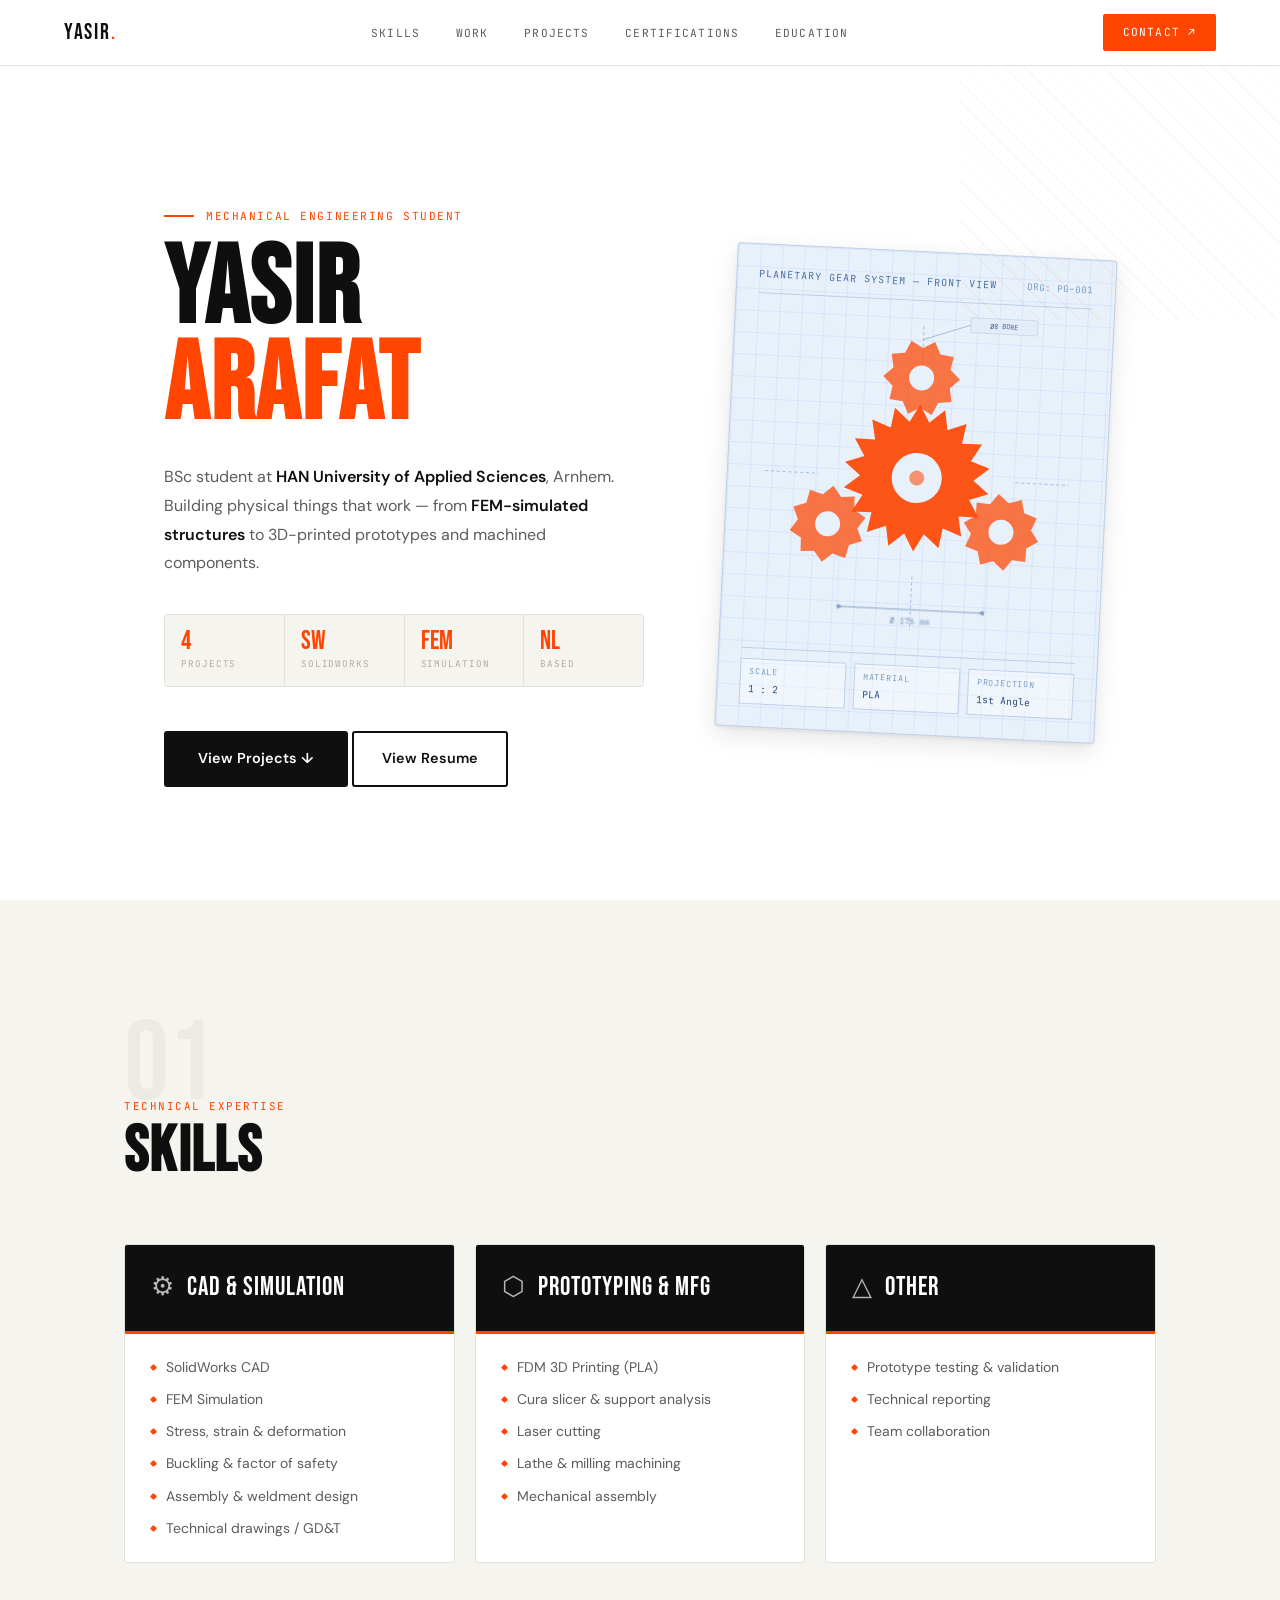
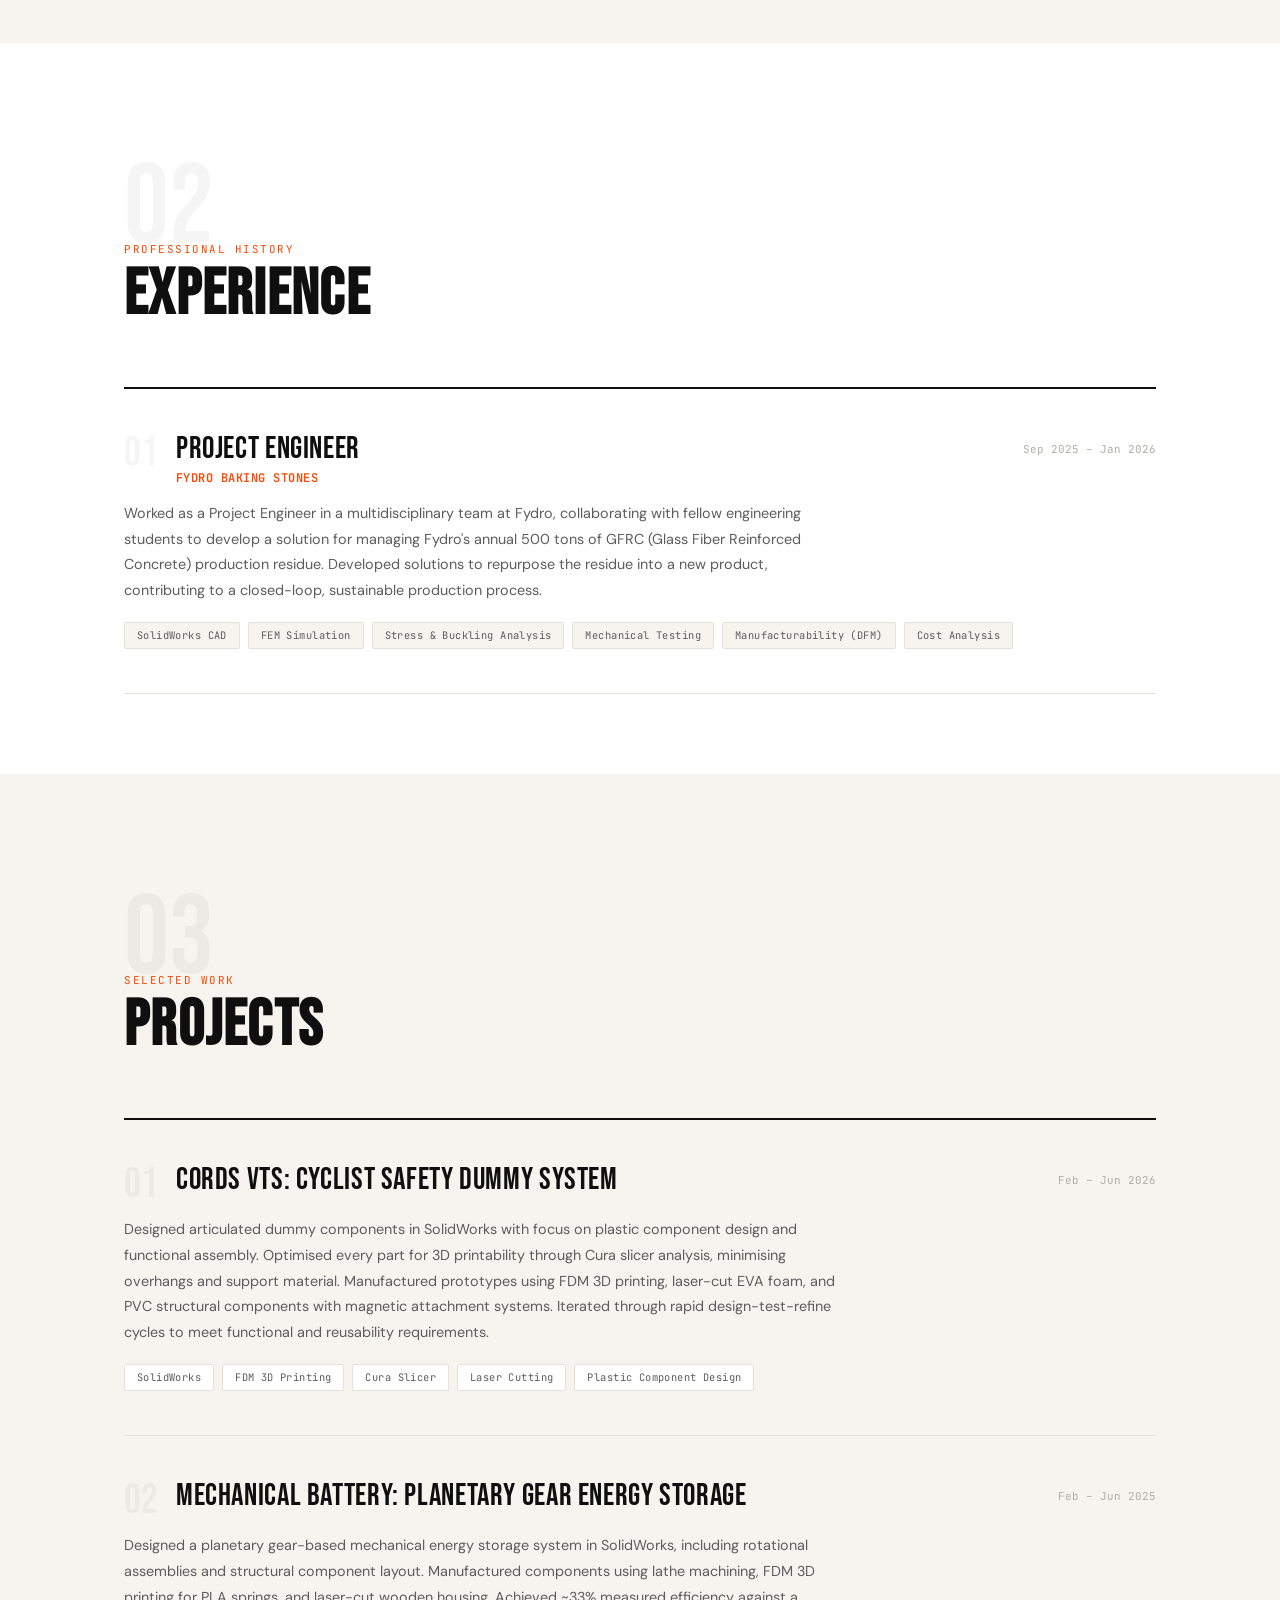
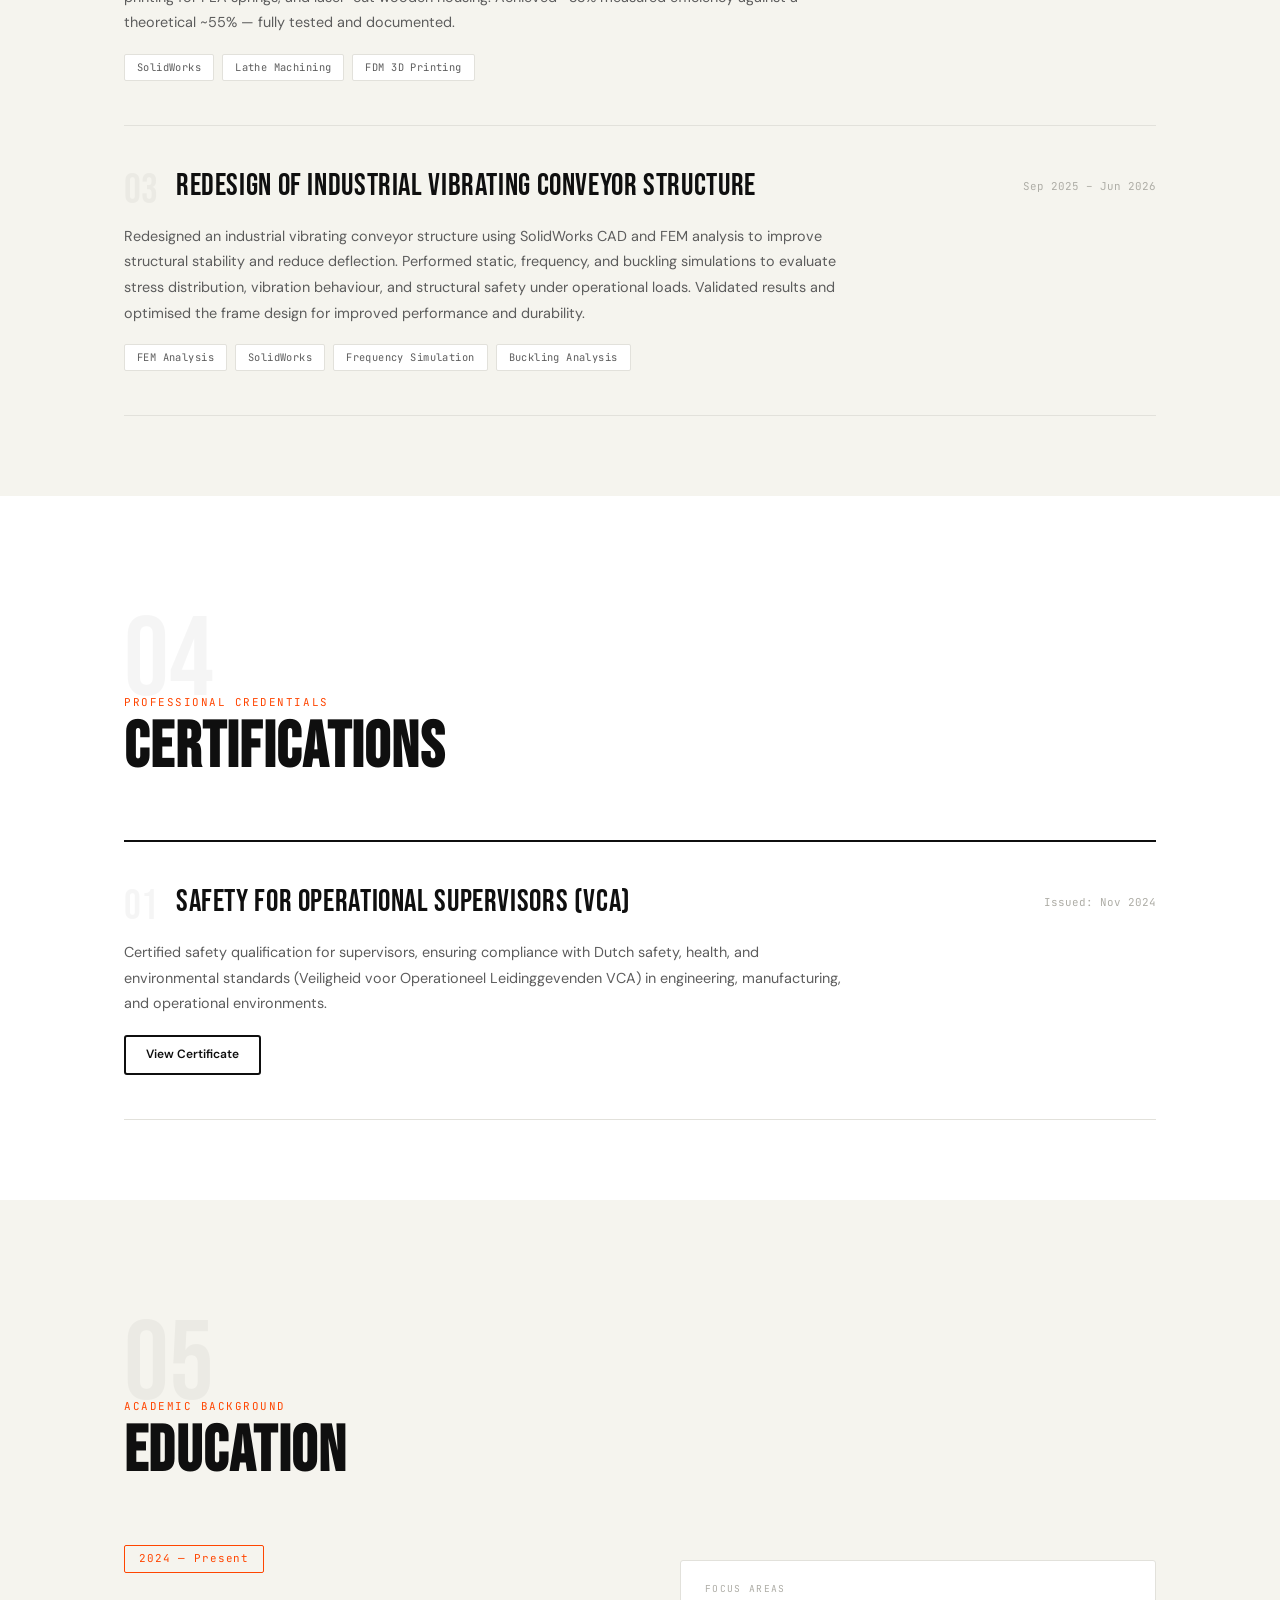
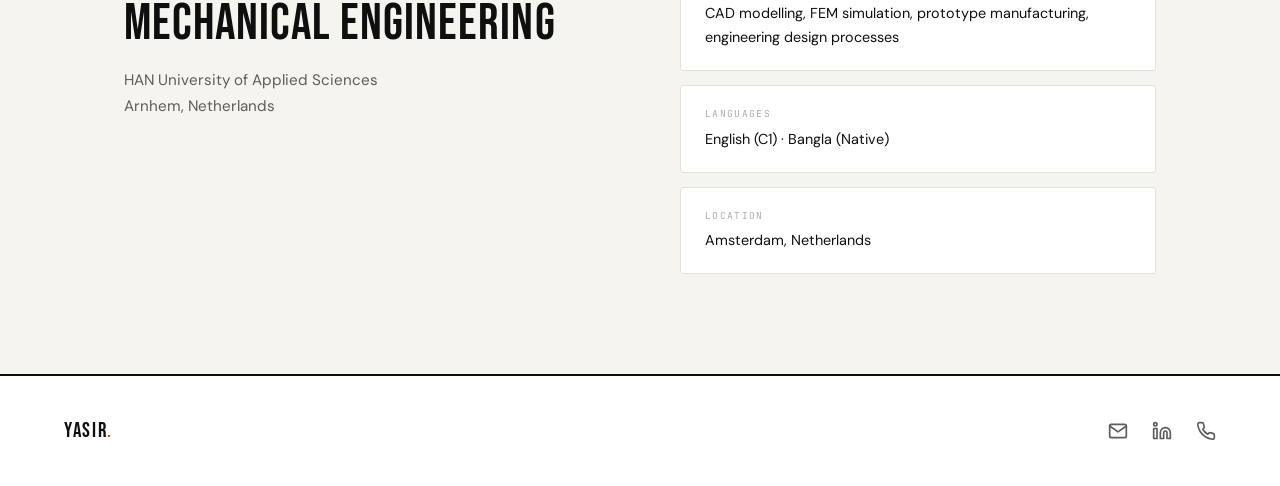
==== index.html @ a6c23fec "Add files via upload" ====
<!DOCTYPE html>
<html lang="en">

<head>
  <meta charset="UTF-8" />
  <meta name="viewport" content="width=device-width, initial-scale=1.0" />
  <title>Yasir Arafat | Mechanical Engineering Student | CAD/FEM</title>

  <!-- Favicon -->
  <link rel="icon" type="image/svg+xml" href="favicon.svg" />

  <!-- SEO Meta Tags -->
  <meta name="description"
    content="Yasir Arafat — Mechanical Engineering Student at HAN University of Applied Sciences. Portfolio showcasing SolidWorks CAD, FEM simulation, and physical prototyping." />
  <meta name="keywords"
    content="Yasir Arafat, Mechanical Engineering, Portfolio, CAD Design, SolidWorks, FEM Simulation, Stress Analysis, Rapid Prototyping, 3D Printing, Arnhem, HAN University" />
  <meta name="author" content="Yasir Arafat" />
  <meta name="robots" content="index, follow" />

  <!-- Open Graph / Facebook (LinkedIn sharing) -->
  <meta property="og:type" content="profile" />
  <meta property="og:title" content="Yasir Arafat | Mechanical Engineering & CAD/FEM Portfolio" />
  <meta property="og:description"
    content="Portfolio showcasing SolidWorks CAD design, FEM structural simulation, stress & buckling analysis, and functional mechanical prototyping." />
  <meta property="og:image" content="https://linkedin.com/in/md-yasir-arafat-bd" />
  <meta property="og:url" content="https://linkedin.com/in/md-yasir-arafat-bd" />

  <!-- Twitter Cards -->
  <meta name="twitter:card" content="summary_large_image" />
  <meta name="twitter:title" content="Yasir Arafat | Mechanical Engineering Portfolio" />
  <meta name="twitter:description"
    content="Portfolio showcasing SolidWorks CAD, FEM simulation, and physical prototyping." />

  <!-- Schema.org JSON-LD Structured Data for Google Rich Results -->
  <script type="application/ld+json">
  {
    "@context": "https://schema.org",
    "@type": "Person",
    "name": "Yasir Arafat",
    "jobTitle": "Mechanical Engineering Student",
    "alumniOf": {
      "@type": "CollegeOrUniversity",
      "name": "HAN University of Applied Sciences",
      "sameAs": "https://www.han.nl/"
    },
    "description": "Mechanical Engineering student specializing in SolidWorks CAD design, FEM simulation, rapid prototyping, and operational safety (VCA).",
    "url": "https://linkedin.com/in/md-yasir-arafat-bd",
    "sameAs": [
      "https://linkedin.com/in/md-yasir-arafat-bd",
      "mailto:arafyasir2023@gmail.com"
    ],
    "knowsAbout": [
      "Mechanical Engineering",
      "SolidWorks CAD",
      "FEM Simulation",
      "Rapid Prototyping",
      "Buckling & Factor of Safety",
      "3D Printing"
    ]
  }
  </script>

  <!-- Fonts -->
  <link rel="preconnect" href="https://fonts.googleapis.com" />
  <link rel="preconnect" href="https://fonts.gstatic.com" crossorigin />
  <link
    href="https://fonts.googleapis.com/css2?family=Bebas+Neue&family=DM+Sans:ital,opsz,wght@0,9..40,300;0,9..40,400;0,9..40,500;0,9..40,600;1,9..40,400&family=JetBrains+Mono:wght@400;500&display=swap"
    rel="stylesheet" />

  <!-- Stylesheet -->
  <link rel="stylesheet" href="css/style.css" />

  <!-- JavaScript -->
  <script src="js/main.js" defer></script>
</head>

<body>

  <!-- Navigation -->
  <nav>
    <a href="#hero" class="nav-logo">YASIR<em>.</em></a>
    <ul class="nav-links">
      <li><a href="#skills">Skills</a></li>
      <li><a href="#work">Work</a></li>
      <li><a href="#projects">Projects</a></li>
      <li><a href="#certifications">Certifications</a></li>
      <li><a href="#education">Education</a></li>
    </ul>
    <a href="mailto:arafyasir2023@gmail.com" class="nav-cta" aria-label="Email Yasir to get in touch">Contact ↗</a>
  </nav>

  <!-- Hero Section -->
  <section id="hero">
    <div class="wrap">
      <div class="hero-grid">
        <!-- Left Column -->
        <div class="hero-left">
          <div class="hero-eyebrow">Mechanical Engineering Student</div>
          <h1 class="name">YASIR<br><span class="nm-last">ARAFAT</span></h1>
          <p class="hero-bio">
            BSc student at <strong>HAN University of Applied Sciences</strong>, Arnhem.
            Building physical things that work — from <strong>FEM-simulated structures</strong>
            to 3D-printed prototypes and machined components.
          </p>
          <div class="stats-bar">
            <div class="stat">
              <div class="stat-v">4</div>
              <div class="stat-l">Projects</div>
            </div>
            <div class="stat">
              <div class="stat-v">SW</div>
              <div class="stat-l">SolidWorks</div>
            </div>
            <div class="stat">
              <div class="stat-v">FEM</div>
              <div class="stat-l">Simulation</div>
            </div>
            <div class="stat">
              <div class="stat-v">NL</div>
              <div class="stat-l">Based</div>
            </div>
          </div>
          <div class="hero-ctas">
            <a href="#projects" class="btn-dark">View Projects ↓</a>
            <a href="Resume%20Yash%20V4.pdf" target="_blank" class="btn-outline"
              aria-label="Open Resume PDF in a new tab">View Resume</a>
          </div>
        </div>

        <!-- Right Column: Blueprint Card -->
        <div class="hero-right">
          <div class="bp-card">
            <div class="bp-head">
              <span class="bp-label">Planetary Gear System — Front View</span>
              <span class="bp-id">DRG: PG–001</span>
            </div>

            <!-- SVG Gears (generated by js/main.js) -->
            <svg id="gearSVG" viewBox="0 0 400 400" xmlns="http://www.w3.org/2000/svg">
              <!-- Crosshairs -->
              <line x1="200" y1="18" x2="200" y2="82" stroke="#8aaad8" stroke-width="0.8" stroke-dasharray="4,3" />
              <line x1="200" y1="318" x2="200" y2="382" stroke="#8aaad8" stroke-width="0.8" stroke-dasharray="4,3" />
              <line x1="18" y1="200" x2="82" y2="200" stroke="#8aaad8" stroke-width="0.8" stroke-dasharray="4,3" />
              <line x1="318" y1="200" x2="382" y2="200" stroke="#8aaad8" stroke-width="0.8" stroke-dasharray="4,3" />
              <circle cx="200" cy="200" r="3" fill="none" stroke="#8aaad8" stroke-width="0.9" />
              <line x1="195" y1="200" x2="205" y2="200" stroke="#8aaad8" stroke-width="0.9" />
              <line x1="200" y1="195" x2="200" y2="205" stroke="#8aaad8" stroke-width="0.9" />

              <!-- Main gear group (rotates CW) -->
              <g id="mainGearGroup">
                <polygon id="gearMain" fill="#FF4500" opacity="0.9" />
                <circle cx="200" cy="200" r="30" fill="#E8F0FA" />
                <circle cx="200" cy="200" r="9" fill="#FF4500" opacity="0.55" />
              </g>

              <!-- Satellite gears (rotate CCW) -->
              <g id="satG1">
                <polygon id="sg1" fill="#FF4500" opacity="0.72" />
                <circle id="sh1" r="15" fill="#E8F0FA" />
              </g>
              <g id="satG2">
                <polygon id="sg2" fill="#FF4500" opacity="0.72" />
                <circle id="sh2" r="15" fill="#E8F0FA" />
              </g>
              <g id="satG3">
                <polygon id="sg3" fill="#FF4500" opacity="0.72" />
                <circle id="sh3" r="15" fill="#E8F0FA" />
              </g>

              <!-- Dimension annotation -->
              <g opacity="0.72">
                <line x1="112" y1="358" x2="288" y2="358" stroke="#4A6FA5" stroke-width="1" />
                <polygon points="112,355 119,358 112,361" fill="#4A6FA5" />
                <polygon points="288,355 281,358 288,361" fill="#4A6FA5" />
                <line x1="112" y1="290" x2="112" y2="362" stroke="#4A6FA5" stroke-width="0.5" stroke-dasharray="3,3"
                  opacity="0.5" />
                <line x1="288" y1="290" x2="288" y2="362" stroke="#4A6FA5" stroke-width="0.5" stroke-dasharray="3,3"
                  opacity="0.5" />
                <text x="200" y="375" text-anchor="middle" font-family="'JetBrains Mono',monospace" font-size="10"
                  fill="#4A6FA5">&#216; 176 mm</text>
              </g>

              <!-- Callout for satellite hole -->
              <line x1="200" y1="34" x2="256" y2="14" stroke="#4A6FA5" stroke-width="0.8" opacity="0.6" />
              <rect x="256" y="5" width="80" height="18" fill="rgba(228,237,249,0.9)" stroke="#BDD0E8"
                stroke-width="0.8" rx="1" />
              <text x="296" y="17" text-anchor="middle" font-family="'JetBrains Mono',monospace" font-size="8.5"
                fill="#4A6FA5">&#216;8 BORE</text>
            </svg>

            <div class="bp-foot">
              <div class="tb">
                <div class="tb-k">Scale</div>
                <div class="tb-v">1 : 2</div>
              </div>
              <div class="tb">
                <div class="tb-k">Material</div>
                <div class="tb-v">PLA</div>
              </div>
              <div class="tb">
                <div class="tb-k">Projection</div>
                <div class="tb-v">1st Angle</div>
              </div>
            </div>
          </div>
        </div>
      </div>
    </div>
  </section>

  <!-- Skills Section -->
  <section id="skills">
    <div class="wrap">
      <div class="sec-hd reveal">
        <span class="sec-num-bg" aria-hidden="true">01</span>
        <div class="sec-eyebrow">Technical Expertise</div>
        <h2 class="sec-title">SKILLS</h2>
      </div>
      <div class="skills-grid">
        <!-- CAD & Simulation -->
        <div class="sk-card reveal">
          <div class="sk-head">
            <div class="sk-name">
              <span class="sk-icon">⚙</span> CAD &amp; Simulation
            </div>
          </div>
          <div class="sk-body">
            <ul class="sk-list">
              <li>SolidWorks CAD</li>
              <li>FEM Simulation</li>
              <li>Stress, strain &amp; deformation</li>
              <li>Buckling &amp; factor of safety</li>
              <li>Assembly &amp; weldment design</li>
              <li>Technical drawings / GD&amp;T</li>
            </ul>
          </div>
        </div>

        <!-- Prototyping & MFG -->
        <div class="sk-card reveal d1">
          <div class="sk-head">
            <div class="sk-name">
              <span class="sk-icon">⬡</span> Prototyping &amp; MFG
            </div>
          </div>
          <div class="sk-body">
            <ul class="sk-list">
              <li>FDM 3D Printing (PLA)</li>
              <li>Cura slicer &amp; support analysis</li>
              <li>Laser cutting</li>
              <li>Lathe &amp; milling machining</li>
              <li>Mechanical assembly</li>
            </ul>
          </div>
        </div>

        <!-- Other -->
        <div class="sk-card reveal d2">
          <div class="sk-head">
            <div class="sk-name">
              <span class="sk-icon">△</span> Other
            </div>
          </div>
          <div class="sk-body">
            <ul class="sk-list">
              <li>Prototype testing &amp; validation</li>
              <li>Technical reporting</li>
              <li>Team collaboration</li>
            </ul>
          </div>
        </div>
      </div>
    </div>
  </section>

  <!-- Work Experience Section -->
  <section id="work">
    <div class="wrap">
      <div class="sec-hd reveal">
        <span class="sec-num-bg" aria-hidden="true">02</span>
        <div class="sec-eyebrow">Professional History</div>
        <h2 class="sec-title">EXPERIENCE</h2>
      </div>

      <div class="proj-list">
        <!-- Job 1 -->
        <div class="proj-item reveal">
          <div class="proj-top">
            <div class="proj-heading-wrap">
              <span class="proj-num">01</span>
              <div>
                <div class="proj-name work-title">Project Engineer</div>
                <div class="work-company">Fydro Baking Stones</div>
              </div>
            </div>
            <span class="proj-period">Sep 2025 – Jan 2026</span>
          </div>
          <p class="proj-desc">
            Worked as a Project Engineer in a multidisciplinary team at Fydro, collaborating with fellow engineering
            students to develop a solution for managing Fydro's annual 500 tons of GFRC (Glass Fiber Reinforced
            Concrete) production residue. Developed solutions to repurpose the residue into a new product, contributing
            to a closed-loop, sustainable production process.
          </p>
          <div class="proj-tags">
            <span class="proj-tag">SolidWorks CAD</span>
            <span class="proj-tag">FEM Simulation</span>
            <span class="proj-tag">Stress & Buckling Analysis</span>
            <span class="proj-tag">Mechanical Testing</span>
            <span class="proj-tag">Manufacturability (DFM)</span>
            <span class="proj-tag">Cost Analysis</span>
          </div>
        </div>
      </div>
    </div>
  </section>

  <!-- Projects Section -->
  <section id="projects">
    <div class="wrap">
      <div class="sec-hd reveal">
        <span class="sec-num-bg" aria-hidden="true">03</span>
        <div class="sec-eyebrow">Selected Work</div>
        <h2 class="sec-title">PROJECTS</h2>
      </div>

      <div class="proj-list">
        <!-- Project 1 -->
        <div class="proj-item reveal">
          <div class="proj-top">
            <div class="proj-heading-wrap">
              <span class="proj-num">01</span>
              <div class="proj-name">CORDS VTS: Cyclist Safety Dummy System</div>
            </div>
            <span class="proj-period">Feb – Jun 2026</span>
          </div>
          <p class="proj-desc">
            Designed articulated dummy components in SolidWorks with focus on plastic component design and functional
            assembly.
            Optimised every part for 3D printability through Cura slicer analysis, minimising overhangs and support
            material.
            Manufactured prototypes using FDM 3D printing, laser-cut EVA foam, and PVC structural components with
            magnetic attachment systems.
            Iterated through rapid design-test-refine cycles to meet functional and reusability requirements.
          </p>
          <div class="proj-tags">
            <span class="proj-tag">SolidWorks</span>
            <span class="proj-tag">FDM 3D Printing</span>
            <span class="proj-tag">Cura Slicer</span>
            <span class="proj-tag">Laser Cutting</span>
            <span class="proj-tag">Plastic Component Design</span>
          </div>
        </div>

        <!-- Project 2 -->
        <div class="proj-item reveal">
          <div class="proj-top">
            <div class="proj-heading-wrap">
              <span class="proj-num">02</span>
              <div class="proj-name">Mechanical Battery: Planetary Gear Energy Storage</div>
            </div>
            <span class="proj-period">Feb – Jun 2025</span>
          </div>
          <p class="proj-desc">
            Designed a planetary gear-based mechanical energy storage system in SolidWorks, including rotational
            assemblies
            and structural component layout. Manufactured components using lathe machining, FDM 3D printing for PLA
            springs,
            and laser-cut wooden housing. Achieved ~33% measured efficiency against a theoretical ~55% — fully tested
            and documented.
          </p>
          <div class="proj-tags">
            <span class="proj-tag">SolidWorks</span>
            <span class="proj-tag">Lathe Machining</span>
            <span class="proj-tag">FDM 3D Printing</span>
          </div>
        </div>

        <!-- Project 3 -->
        <div class="proj-item reveal">
          <div class="proj-top">
            <div class="proj-heading-wrap">
              <span class="proj-num">03</span>
              <div class="proj-name">Redesign of Industrial Vibrating Conveyor Structure</div>
            </div>
            <span class="proj-period">Sep 2025 – Jun 2026</span>
          </div>
          <p class="proj-desc">
            Redesigned an industrial vibrating conveyor structure using SolidWorks CAD and FEM analysis to improve
            structural
            stability and reduce deflection. Performed static, frequency, and buckling simulations to evaluate stress
            distribution,
            vibration behaviour, and structural safety under operational loads. Validated results and optimised the
            frame design
            for improved performance and durability.
          </p>
          <div class="proj-tags">
            <span class="proj-tag">FEM Analysis</span>
            <span class="proj-tag">SolidWorks</span>
            <span class="proj-tag">Frequency Simulation</span>
            <span class="proj-tag">Buckling Analysis</span>
          </div>
        </div>
      </div>
    </div>
  </section>

  <!-- Certifications Section -->
  <section id="certifications">
    <div class="wrap">
      <div class="sec-hd reveal">
        <span class="sec-num-bg" aria-hidden="true">04</span>
        <div class="sec-eyebrow">Professional Credentials</div>
        <h2 class="sec-title">CERTIFICATIONS</h2>
      </div>

      <div class="proj-list">
        <!-- Certification 1 -->
        <div class="proj-item reveal">
          <div class="proj-top">
            <div class="proj-heading-wrap">
              <span class="proj-num">01</span>
              <div class="proj-name">Safety for Operational Supervisors (VCA)</div>
            </div>
            <span class="proj-period">Issued: Nov 2024</span>
          </div>
          <p class="proj-desc">
            Certified safety qualification for supervisors, ensuring compliance with Dutch safety, health,
            and environmental standards (Veiligheid voor Operationeel Leidinggevenden VCA) in engineering,
            manufacturing, and operational environments.
          </p>
          <div class="proj-tags">
            <a href="VCA%20Certificate.pdf" target="_blank" class="btn-outline btn-outline-sm"
              aria-label="Open safety certificate PDF in a new tab">View Certificate</a>
          </div>
        </div>
      </div>
    </div>
  </section>

  <!-- Education Section -->
  <section id="education">
    <div class="wrap">
      <div class="sec-hd reveal">
        <span class="sec-num-bg">05</span>
        <div class="sec-eyebrow">Academic Background</div>
        <h2 class="sec-title">EDUCATION</h2>
      </div>
      <div class="edu-grid">
        <div class="reveal">
          <div class="edu-badge">2024 — Present</div>
          <div class="edu-degree">Mechanical Engineering</div>
          <div class="edu-school">HAN University of Applied Sciences<br>Arnhem, Netherlands</div>
        </div>
        <div class="edu-right">
          <div class="edu-row reveal d1">
            <div class="edu-k">Focus Areas</div>
            <div class="edu-v">CAD modelling, FEM simulation, prototype manufacturing, engineering design processes
            </div>
          </div>
          <div class="edu-row reveal d2">
            <div class="edu-k">Languages</div>
            <div class="edu-v">English (C1) · Bangla (Native)</div>
          </div>
          <div class="edu-row reveal d3">
            <div class="edu-k">Location</div>
            <div class="edu-v">Amsterdam, Netherlands</div>
          </div>
        </div>
      </div>
    </div>
  </section>

  <!-- Footer -->
  <footer>
    <div class="ft-logo">YASIR<em>.</em></div>
    <div class="ft-links">
      <!-- Email Icon (Envelope) -->
      <a href="mailto:arafyasir2023@gmail.com" aria-label="Email Yasir" title="Email: arafyasir2023@gmail.com">
        <svg xmlns="http://www.w3.org/2000/svg" width="20" height="20" viewBox="0 0 24 24" fill="none"
          stroke="currentColor" stroke-width="2" stroke-linecap="round" stroke-linejoin="round" class="ft-icon">
          <path d="M4 4h16c1.1 0 2 .9 2 2v12c0 1.1-.9 2-2 2H4c-1.1 0-2-.9-2-2V6c0-1.1.9-2 2-2z"></path>
          <polyline points="22,6 12,13 2,6"></polyline>
        </svg>
      </a>

      <!-- LinkedIn Icon (Logo) -->
      <a href="https://linkedin.com/in/md-yasir-arafat-bd" target="_blank" rel="noopener"
        aria-label="Yasir's LinkedIn Profile" title="LinkedIn Profile">
        <svg xmlns="http://www.w3.org/2000/svg" width="20" height="20" viewBox="0 0 24 24" fill="none"
          stroke="currentColor" stroke-width="2" stroke-linecap="round" stroke-linejoin="round" class="ft-icon">
          <path d="M16 8a6 6 0 0 1 6 6v7h-4v-7a2 2 0 0 0-2-2 2 2 0 0 0-2 2v7h-4v-7a6 6 0 0 1 6-6z"></path>
          <rect x="2" y="9" width="4" height="12"></rect>
          <circle cx="4" cy="4" r="2"></circle>
        </svg>
      </a>

      <!-- Phone Icon (Telephone Handset) -->
      <a href="tel:+31687738410" aria-label="Call Yasir" title="Phone: (+31) 687 738 410">
        <svg xmlns="http://www.w3.org/2000/svg" width="20" height="20" viewBox="0 0 24 24" fill="none"
          stroke="currentColor" stroke-width="2" stroke-linecap="round" stroke-linejoin="round" class="ft-icon">
          <path
            d="M22 16.92v3a2 2 0 0 1-2.18 2 19.79 19.79 0 0 1-8.63-3.07 19.5 19.5 0 0 1-6-6 19.79 19.79 0 0 1-3.07-8.67A2 2 0 0 1 4.11 2h3a2 2 0 0 1 2 1.72 12.84 12.84 0 0 0 .7 2.81 2 2 0 0 1-.45 2.11L8.09 9.91a16 16 0 0 0 6 6l1.27-1.27a2 2 0 0 1 2.11-.45 12.84 12.84 0 0 0 2.81.7A2 2 0 0 1 22 16.92z">
          </path>
        </svg>
      </a>
    </div>
  </footer>

</body>

</html>
---- css/style.css ----
/* 
======================================================================
TABLE OF CONTENTS
======================================================================
1. DESIGN TOKENS (:root)
2. RESET & BASE STYLES
3. NAVIGATION (nav)
4. LAYOUT WRAPPERS (.wrap)
5. COMMON & EXTRACTED COMPONENTS (.btn, .sec-hd, .proj-heading-wrap)
6. SECTION STYLES
   - Hero Section (#hero)
   - Blueprint Card Theme (.bp-card, #gearSVG)
   - Skills Section (#skills)
   - Experience & Projects (.proj-list, .proj-item)
   - Certifications Section (#certifications)
   - Education Section (#education)
7. FOOTER
8. SCROLL REVEAL (animations)
9. RESPONSIVE MEDIA QUERIES
======================================================================
*/

/* ===================================================================
   1. DESIGN TOKENS
   =================================================================== */
:root {
  /* ── Brand Colors (Solid Hex) ── */
  --white: #ffffff;
  --paper: #f5f4ee;
  --orange: #ff4500;
  --blue: #1a56ff;
  --bp: #e4edf9;
  --dark: #0f0f0f;
  --mid: #5c5c5c;
  --light: #aeada6;
  --border: #e2e1db;

  /* ── Interactive & UI States (8-digit Hex) ── */
  --nav-bg: #fffffff0;
  /* Opaque white with 0.94 blur alpha */
  --hero-hatch: #ff45000e;
  /* Subtle decorative hatching grid (0.055 alpha) */
  --orange-hover-strong: #ff450014;
  /* Strong hover hue for white backgrounds (0.08 alpha) */
  --orange-hover-subtle: #ff45000a;
  /* Subtle hover hue for paper backgrounds (0.04 alpha) */
  --orange-border-hover: #ff450047;
  /* Refined hover border accent (0.28 alpha) */

  /* ── Blueprint Card Theme ── */
  --bp-bg: #e8f0fa;
  --bp-grid: #1a56ff13;
  /* Blueprint grid pattern (0.075 alpha) */
  --bp-border: #bdd0e8;
  --bp-label: #4a6fa5;
  --bp-id: #7a9ec5;
  --bp-tb-bg: #ffffff59;
  /* Semi-transparent table row background (0.35 alpha) */
  --bp-text: #2a4a7a;

  /* ── Utility Shadows & Typography Overlays ── */
  --shadow-strong: #0000001a;
  /* Pronounced blueprint card drop-shadow (0.1 alpha) */
  --shadow-subtle: #0000000f;
  /* Secondary subtle blueprint shadow (0.06 alpha) */
  --shadow-card: #0000000a;
  /* Card elevate drop-shadow (0.04 alpha) */
  --sec-num: #0000000a;
  /* Large background numbers opacity layer (0.04 alpha) */
  --skills-cat: #ffffff59;
  /* Category text on dark header (0.35 alpha) */
}

/* ===================================================================
   2. RESET & BASE STYLES
   =================================================================== */
*,
*::before,
*::after {
  margin: 0;
  padding: 0;
  box-sizing: border-box;
}

html {
  scroll-behavior: smooth;
}

body {
  background: var(--white);
  color: var(--dark);
  font-family: 'DM Sans', system-ui, sans-serif;
  font-size: 16px;
  line-height: 1.65;
  overflow-x: hidden;
}

/* ===================================================================
   3. NAVIGATION
   =================================================================== */
nav {
  position: fixed;
  top: 0;
  left: 0;
  right: 0;
  z-index: 200;
  height: 66px;
  display: flex;
  align-items: center;
  justify-content: space-between;
  padding: 0 64px;
  background: var(--nav-bg);
  backdrop-filter: blur(18px);
  border-bottom: 1px solid var(--border);
}

.nav-logo {
  font-family: 'Bebas Neue', sans-serif;
  font-size: 1.35rem;
  letter-spacing: 0.08em;
  color: var(--dark);
  text-decoration: none;
}

.nav-logo em {
  color: var(--orange);
  font-style: normal;
}

.nav-links {
  display: flex;
  gap: 36px;
  list-style: none;
}

.nav-links a {
  font-family: 'JetBrains Mono', monospace;
  font-size: 0.7rem;
  color: var(--mid);
  text-decoration: none;
  letter-spacing: 0.1em;
  text-transform: uppercase;
  border-bottom: 1px solid transparent;
  transition: color .2s, border-color .2s;
}

.nav-links a:hover {
  color: var(--orange);
  border-bottom-color: var(--orange);
}

.nav-cta {
  padding: 9px 20px;
  background: var(--orange);
  color: var(--white);
  font-family: 'JetBrains Mono', monospace;
  font-size: 0.7rem;
  letter-spacing: 0.1em;
  text-transform: uppercase;
  text-decoration: none;
  border-radius: 2px;
  transition: opacity .2s;
}

.nav-cta:hover {
  opacity: .85;
}

/* ===================================================================
   4. LAYOUT WRAPPERS
   =================================================================== */
.wrap {
  max-width: 1160px;
  margin: 0 auto;
  padding: 0 64px;
}

/* ===================================================================
   5. COMMON & EXTRACTED COMPONENTS
   =================================================================== */
/* ── Buttons ── */
.btn-dark {
  display: inline-flex;
  align-items: center;
  gap: 8px;
  padding: 14px 32px;
  border: 2px solid var(--dark);
  background: var(--dark);
  color: var(--white);
  font-family: 'DM Sans', sans-serif;
  font-weight: 600;
  font-size: 0.9rem;
  text-decoration: none;
  border-radius: 3px;
  transition: background .2s, border-color .2s;
}

.btn-dark:hover {
  background: var(--orange);
  border-color: var(--orange);
}

.btn-outline {
  display: inline-flex;
  align-items: center;
  gap: 8px;
  padding: 14px 28px;
  border: 2px solid var(--dark);
  color: var(--dark);
  font-family: 'DM Sans', sans-serif;
  font-weight: 600;
  font-size: 0.9rem;
  text-decoration: none;
  border-radius: 3px;
  transition: border-color .2s, color .2s;
}

.btn-outline:hover {
  border-color: var(--orange);
  color: var(--orange);
}

/* Modifier: Small Outline Button */
.btn-outline-sm {
  padding: 8px 20px;
  font-size: 0.75rem;
}

/* ── Section Headings ── */
.sec-hd {
  padding-top: 110px;
  margin-bottom: 60px;
}

.sec-num-bg {
  font-family: 'Bebas Neue', sans-serif;
  font-size: 7rem;
  line-height: 1;
  color: var(--sec-num);
  user-select: none;
  display: block;
  margin-bottom: -1.5rem;
}

.sec-eyebrow {
  font-family: 'JetBrains Mono', monospace;
  font-size: 0.68rem;
  color: var(--orange);
  letter-spacing: 0.14em;
  text-transform: uppercase;
  margin-bottom: 4px;
}

.sec-title {
  font-family: 'Bebas Neue', sans-serif;
  font-size: clamp(2.8rem, 5vw, 4rem);
  letter-spacing: 0.02em;
  line-height: 1;
}

/* ── Extracted Heading Wrapper (Semantic Flex Wrapper) ── */
.proj-heading-wrap {
  display: flex;
  align-items: flex-start;
  gap: 18px;
}

/* ===================================================================
   6. SECTION STYLES
   =================================================================== */

/* ── HERO SECTION ── */
#hero {
  padding-top: 66px;
  min-height: 100vh;
  display: flex;
  align-items: center;
  position: relative;
  overflow: hidden;
}

/* hatching corner decoration */
#hero::after {
  content: '';
  position: absolute;
  top: 0;
  right: 0;
  width: 320px;
  height: 320px;
  pointer-events: none;
  background-image: repeating-linear-gradient(45deg, var(--hero-hatch) 0, var(--hero-hatch) 1px, transparent 1px, transparent 14px);
}

.hero-grid {
  display: grid;
  grid-template-columns: 1fr 400px;
  gap: 72px;
  align-items: center;
  width: 100%;
  padding: 80px 0 60px;
}


.hero-eyebrow {
  display: inline-flex;
  align-items: center;
  gap: 12px;
  font-family: 'JetBrains Mono', monospace;
  font-size: 0.7rem;
  color: var(--orange);
  letter-spacing: 0.14em;
  text-transform: uppercase;
  margin-bottom: 18px;
}

.hero-eyebrow::before {
  content: '';
  display: block;
  width: 30px;
  height: 2px;
  background: var(--orange);
}

h1.name {
  font-family: 'Bebas Neue', sans-serif;
  font-size: clamp(4.5rem, 8.5vw, 9.5rem);
  line-height: 0.88;
  letter-spacing: 0.015em;
  margin-bottom: 28px;
}

h1.name .nm-last {
  color: var(--orange);
}

.hero-bio {
  font-size: 1rem;
  color: var(--mid);
  line-height: 1.8;
  max-width: 480px;
  margin-bottom: 36px;
}

.hero-bio strong {
  color: var(--dark);
  font-weight: 600;
}

/* Stats strip */
.stats-bar {
  display: flex;
  gap: 0;
  margin-bottom: 44px;
  max-width: 500px;
  border: 1px solid var(--border);
  border-radius: 3px;
  overflow: hidden;
}

.stat {
  flex: 1;
  padding: 14px 16px;
  border-right: 1px solid var(--border);
  background: var(--paper);
}

.stat:last-child {
  border-right: none;
}

.stat-v {
  font-family: 'Bebas Neue', sans-serif;
  font-size: 1.6rem;
  color: var(--orange);
  line-height: 1;
  margin-bottom: 2px;
}

.stat-l {
  font-family: 'JetBrains Mono', monospace;
  font-size: 0.58rem;
  letter-spacing: 0.1em;
  text-transform: uppercase;
  color: var(--light);
}

/* ── BLUEPRINT CARD THEME ── */
.hero-right {
  display: flex;
  justify-content: center;
}

.bp-card {
  width: 380px;
  background: var(--bp-bg);
  background-image:
    linear-gradient(var(--bp-grid) 1px, transparent 1px),
    linear-gradient(90deg, var(--bp-grid) 1px, transparent 1px);
  background-size: 22px 22px;
  border: 1px solid var(--bp-border);
  border-radius: 3px;
  padding: 22px;
  transform: rotate(2.8deg);
  box-shadow: 0 8px 24px var(--shadow-strong), 0 2px 4px var(--shadow-subtle);
}

.bp-head {
  display: flex;
  justify-content: space-between;
  align-items: center;
  margin-bottom: 10px;
  padding-bottom: 10px;
  border-bottom: 1px solid var(--bp-border);
}

.bp-label {
  font-family: 'JetBrains Mono', monospace;
  font-size: 0.62rem;
  color: var(--bp-label);
  letter-spacing: 0.1em;
  text-transform: uppercase;
}

.bp-id {
  font-family: 'JetBrains Mono', monospace;
  font-size: 0.58rem;
  color: var(--bp-id);
}

#gearSVG {
  width: 100%;
  display: block;
}

/* Gear CSS animations */
#mainGearGroup {
  transform-box: fill-box;
  transform-origin: center;
  animation: cwSpin 22s linear infinite;
}

#satG1,
#satG2,
#satG3 {
  transform-box: fill-box;
  transform-origin: center;
  animation: ccwSpin 12.2s linear infinite;
}

@keyframes cwSpin {
  to {
    transform: rotate(360deg);
  }
}

@keyframes ccwSpin {
  to {
    transform: rotate(-360deg);
  }
}

.bp-foot {
  display: grid;
  grid-template-columns: repeat(3, 1fr);
  gap: 8px;
  margin-top: 10px;
  padding-top: 10px;
  border-top: 1px solid var(--bp-border);
}

.tb {
  padding: 6px 8px;
  border: 1px solid var(--bp-border);
  background: var(--bp-tb-bg);
}

.tb-k {
  font-family: 'JetBrains Mono', monospace;
  font-size: 0.52rem;
  color: var(--bp-id);
  letter-spacing: 0.1em;
  text-transform: uppercase;
  margin-bottom: 2px;
}

.tb-v {
  font-family: 'JetBrains Mono', monospace;
  font-size: 0.6rem;
  color: var(--bp-text);
}

/* ── SKILLS SECTION ── */
#skills {
  background: var(--paper);
  padding-bottom: 80px;
}

.skills-grid {
  display: grid;
  grid-template-columns: repeat(3, 1fr);
  gap: 20px;
}

.sk-card {
  background: var(--white);
  border: 1px solid var(--border);
  border-radius: 3px;
  overflow: hidden;
  transition: transform .25s, border-color .25s, background .25s;
}

@media (hover: hover) {
  .sk-card:hover {
    transform: translateY(-5px);
    border-color: var(--orange);
    background: var(--orange-hover-subtle);
  }
}

.sk-head {
  background: var(--dark);
  border-bottom: 3px solid var(--orange);
  padding: 22px 26px;
  display: flex;
  align-items: center;
}

.sk-cat {
  font-family: 'JetBrains Mono', monospace;
  font-size: 0.58rem;
  color: var(--skills-cat);
  letter-spacing: 0.12em;
  text-transform: uppercase;
  margin-bottom: 6px;
}

.sk-name {
  font-family: 'Bebas Neue', sans-serif;
  font-size: 1.6rem;
  letter-spacing: 0.04em;
  color: var(--white);
  display: flex;
  align-items: center;
  gap: 12px;
}

.sk-icon {
  font-size: 1.6rem;
  opacity: 0.7;
  display: inline-flex;
  align-items: center;
}

.sk-body {
  padding: 22px 26px;
}

.sk-list {
  list-style: none;
  display: flex;
  flex-direction: column;
  gap: 9px;
}

.sk-list li {
  display: flex;
  align-items: center;
  gap: 10px;
  font-size: 0.875rem;
  color: var(--mid);
}

.sk-list li::before {
  content: '';
  flex-shrink: 0;
  width: 5px;
  height: 5px;
  background: var(--orange);
  border-radius: 1px;
  transform: rotate(45deg);
}

/* ── WORK EXPERIENCE SECTION ── */
#work {
  background: var(--white);
  padding-bottom: 80px;
}

/* Modifier classes for Work title and company (formerly inline styles) */
.work-title {
  font-size: 1.65rem;
  margin-bottom: 4px;
}

.work-company {
  font-family: 'JetBrains Mono', monospace;
  font-size: 0.75rem;
  color: var(--orange);
  letter-spacing: 0.04em;
  text-transform: uppercase;
  font-weight: 600;
}

/* ── PROJECTS SECTION ── */
#projects {
  background: var(--paper);
  padding-bottom: 80px;
}

/* Shared components for Work & Projects */
.proj-list {
  border-top: 2.5px solid var(--dark);
}

.proj-item {
  border-bottom: 1px solid var(--border);
  padding: 44px 0;
  position: relative;
  transition: background .2s, padding-left .3s ease;
}

.proj-item::before {
  content: '';
  position: absolute;
  left: 0;
  top: 0;
  bottom: 0;
  width: 3px;
  background: var(--orange);
  transform: scaleY(0);
  transform-origin: top;
  transition: transform .3s ease;
}

@media (hover: hover) {
  .proj-item:hover {
    background: var(--orange-hover-strong);
    padding-left: 22px;
  }

  .proj-item:hover::before {
    transform: scaleY(1);
  }

  /* Paper-bg sections get subtler hover hue */
  #projects .proj-item:hover {
    background: var(--orange-hover-subtle);
  }
}

.proj-top {
  display: flex;
  align-items: flex-start;
  justify-content: space-between;
  gap: 24px;
  margin-bottom: 12px;
}

.proj-num {
  font-family: 'Bebas Neue', sans-serif;
  font-size: 2.6rem;
  line-height: 1;
  color: var(--sec-num);
  user-select: none;
  flex-shrink: 0;
}

.proj-name {
  font-family: 'Bebas Neue', sans-serif;
  font-size: 1.95rem;
  letter-spacing: 0.02em;
  line-height: 1.05;
  color: var(--dark);
  transition: color .2s;
}

@media (hover: hover) {
  .proj-item:hover .proj-name {
    color: var(--orange);
  }
}

.proj-period {
  font-family: 'JetBrains Mono', monospace;
  font-size: 0.68rem;
  color: var(--light);
  white-space: nowrap;
  padding-top: 8px;
  flex-shrink: 0;
}

.proj-desc {
  font-size: 0.9rem;
  color: var(--mid);
  line-height: 1.78;
  max-width: 720px;
  margin-bottom: 18px;
}

.proj-tags {
  display: flex;
  flex-wrap: wrap;
  gap: 8px;
}

.proj-tag {
  padding: 4px 12px;
  background: var(--paper);
  border: 1px solid var(--border);
  border-radius: 2px;
  font-family: 'JetBrains Mono', monospace;
  font-size: 0.65rem;
  color: var(--mid);
  letter-spacing: 0.04em;
  transition: background .2s, border-color .2s, color .2s;
}

#projects .proj-tag {
  background: var(--white);
}

@media (hover: hover) {

  /* White-bg sections: tags get stronger hover hue */
  .proj-item:hover .proj-tag {
    background: var(--orange-hover-strong);
    border-color: var(--orange-border-hover);
    color: var(--orange);
  }

  /* Paper-bg sections: tags get subtler hover hue */
  #projects .proj-item:hover .proj-tag {
    background: var(--orange-hover-subtle);
  }
}

/* ── CERTIFICATIONS SECTION ── */
#certifications {
  background: var(--white);
  padding-bottom: 80px;
}

/* ── EDUCATION SECTION ── */
#education {
  background: var(--paper);
  color: var(--dark);
  padding-bottom: 100px;
}

.edu-grid {
  display: grid;
  grid-template-columns: 1fr 1fr;
  gap: 80px;
  align-items: start;
}

.edu-badge {
  display: inline-block;
  margin-bottom: 24px;
  padding: 4px 14px;
  border: 1px solid var(--orange);
  border-radius: 2px;
  font-family: 'JetBrains Mono', monospace;
  font-size: 0.68rem;
  color: var(--orange);
  letter-spacing: 0.08em;
}

.edu-degree {
  font-family: 'Bebas Neue', sans-serif;
  font-size: clamp(2.5rem, 4vw, 3.5rem);
  line-height: 1.05;
  letter-spacing: 0.02em;
  margin-bottom: 18px;
}

.edu-school {
  font-size: 0.95rem;
  color: var(--mid);
  line-height: 1.7;
}

.edu-right {
  padding-top: 16px;
  display: flex;
  flex-direction: column;
  gap: 14px;
}

.edu-row {
  padding: 20px 24px;
  border: 1px solid var(--border);
  border-radius: 3px;
  background: var(--white);
  transition: border-color .25s, background .25s, transform .25s, box-shadow .25s;
}

@media (hover: hover) {
  .edu-row:hover {
    border-color: var(--orange-border-hover);
    background: var(--orange-hover-subtle);
    transform: translateY(-2px);
    box-shadow: 0 8px 24px var(--shadow-card);
  }
}

.edu-k {
  font-family: 'JetBrains Mono', monospace;
  font-size: 0.6rem;
  color: var(--light);
  letter-spacing: 0.14em;
  text-transform: uppercase;
  margin-bottom: 6px;
}

.edu-v {
  font-size: 0.9rem;
  color: var(--dark);
}

/* ===================================================================
   7. FOOTER
   =================================================================== */
footer {
  background: var(--white);
  border-top: 2.5px solid var(--dark);
  padding: 38px 64px;
  display: flex;
  align-items: center;
  justify-content: space-between;
}

.ft-logo {
  font-family: 'Bebas Neue', sans-serif;
  font-size: 1.3rem;
  letter-spacing: 0.08em;
  color: var(--dark);
}

.ft-logo em {
  color: var(--orange);
  font-style: normal;
}

.ft-links {
  display: flex;
  gap: 24px;
  align-items: center;
}

.ft-links a {
  display: inline-flex;
  align-items: center;
  justify-content: center;
  color: var(--mid);
  text-decoration: none;
  transition: color .2s, transform .2s;
}

.ft-links a:hover {
  color: var(--orange);
  transform: translateY(-2px);
}

.ft-icon {
  width: 20px;
  height: 20px;
  display: block;
}

/* ===================================================================
   8. SCROLL REVEAL
   =================================================================== */
.reveal {
  opacity: 0;
  transform: translateY(28px);
  transition: opacity .6s ease, transform .6s ease;
}

.reveal.in {
  opacity: 1;
  transform: none;
}

.d1 {
  transition-delay: .1s;
}

.d2 {
  transition-delay: .2s;
}

.d3 {
  transition-delay: .3s;
}

/* ===================================================================
   9. RESPONSIVE MEDIA QUERIES
   =================================================================== */
@media (max-width: 980px) {
  nav {
    padding: 0 28px;
  }

  .wrap {
    padding: 0 28px;
  }

  footer {
    padding: 32px 28px;
    flex-direction: column;
    gap: 18px;
    text-align: center;
  }

  .hero-grid {
    grid-template-columns: 1fr;
    gap: 48px;
  }

  .hero-right {
    display: none;
  }

  .skills-grid {
    grid-template-columns: 1fr;
  }

  .edu-grid {
    grid-template-columns: 1fr;
    gap: 40px;
  }
}

@media (max-width: 600px) {
  .nav-links {
    display: none;
  }

  h1.name {
    font-size: 4.2rem;
  }

  .proj-num {
    display: none;
  }
}
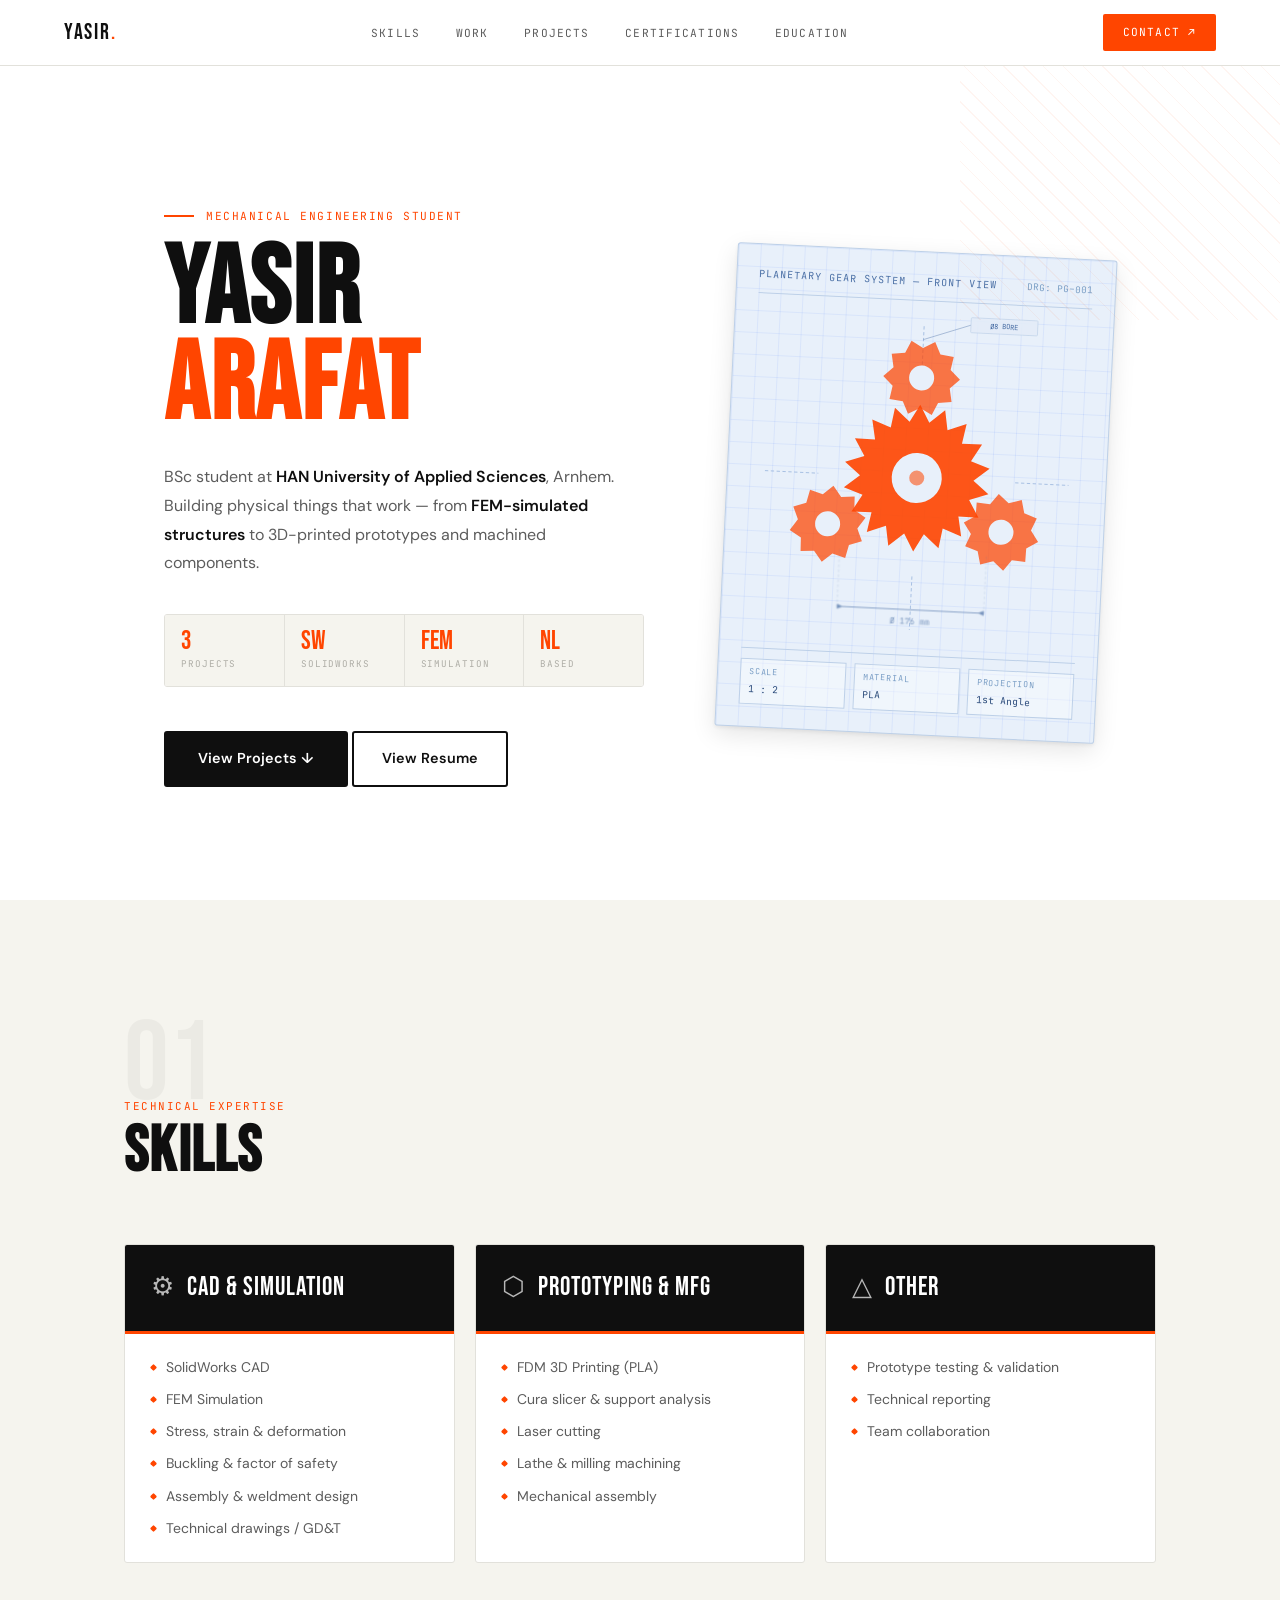
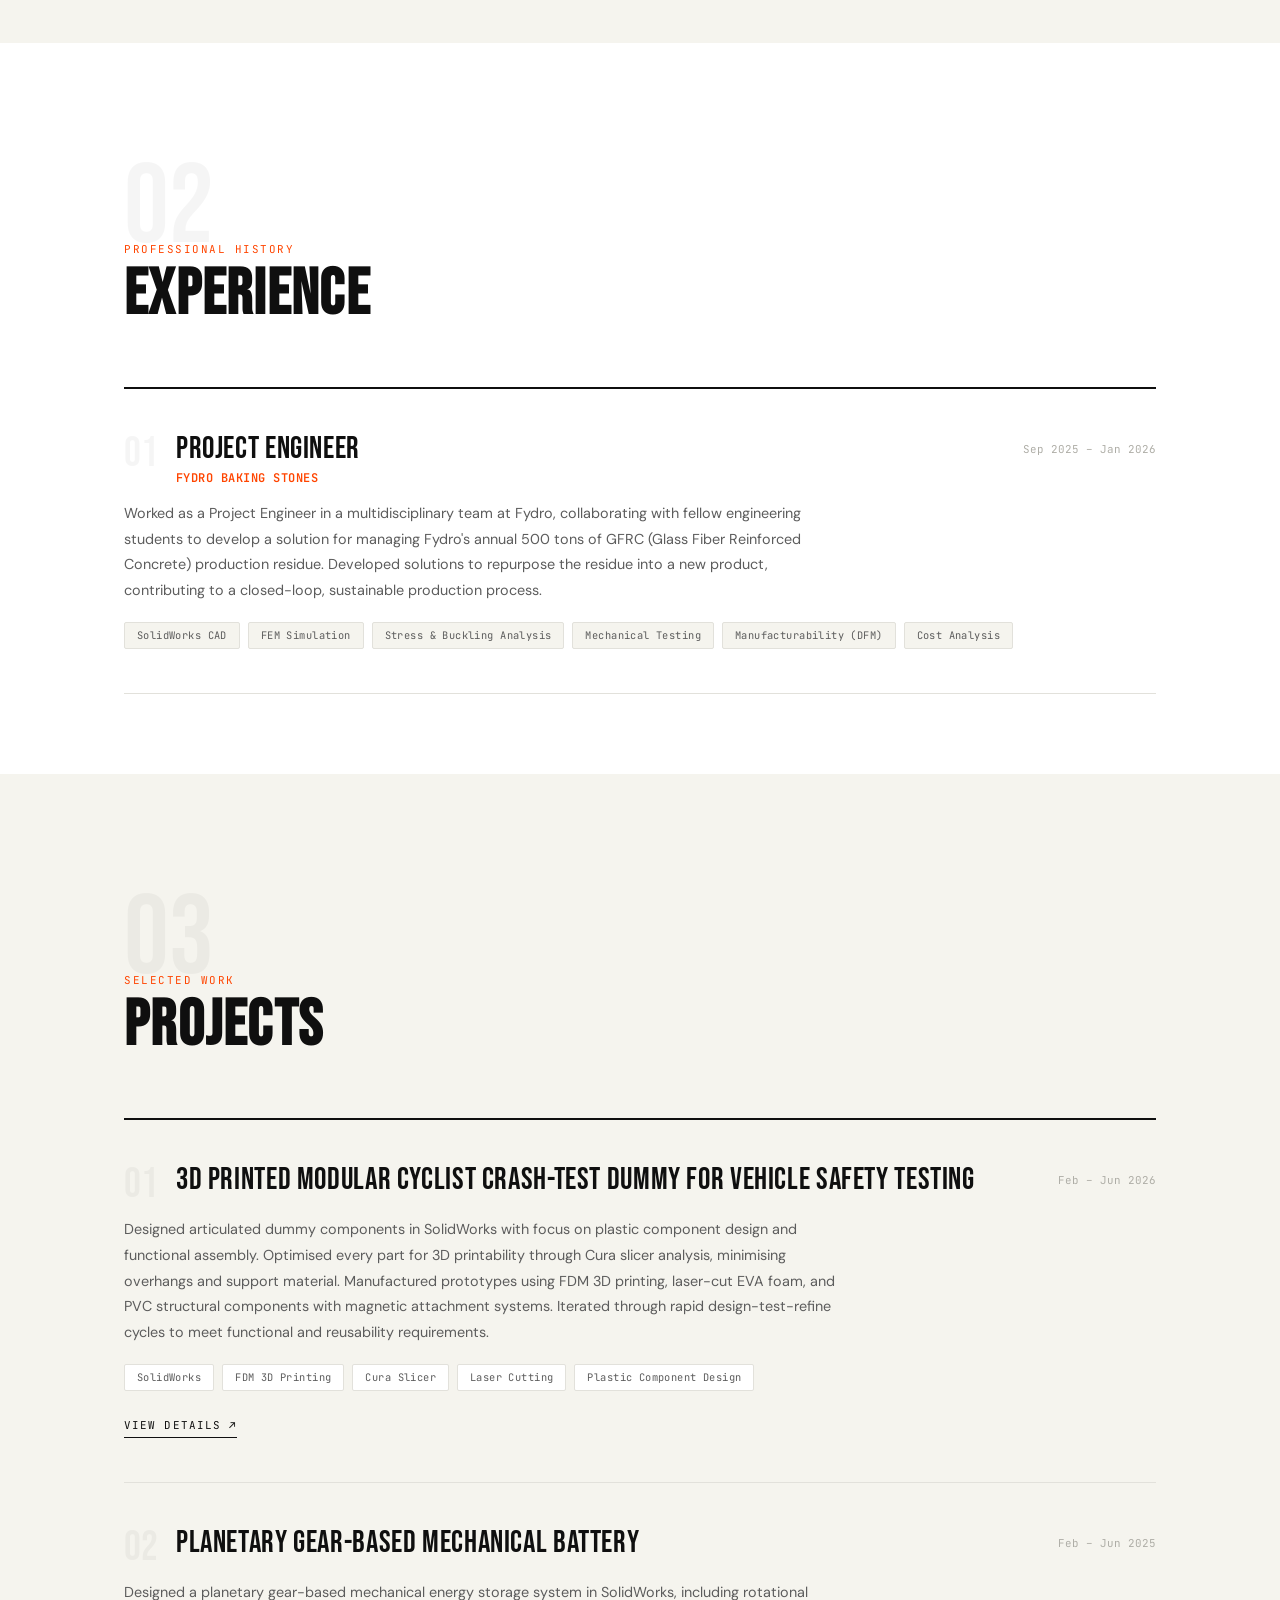
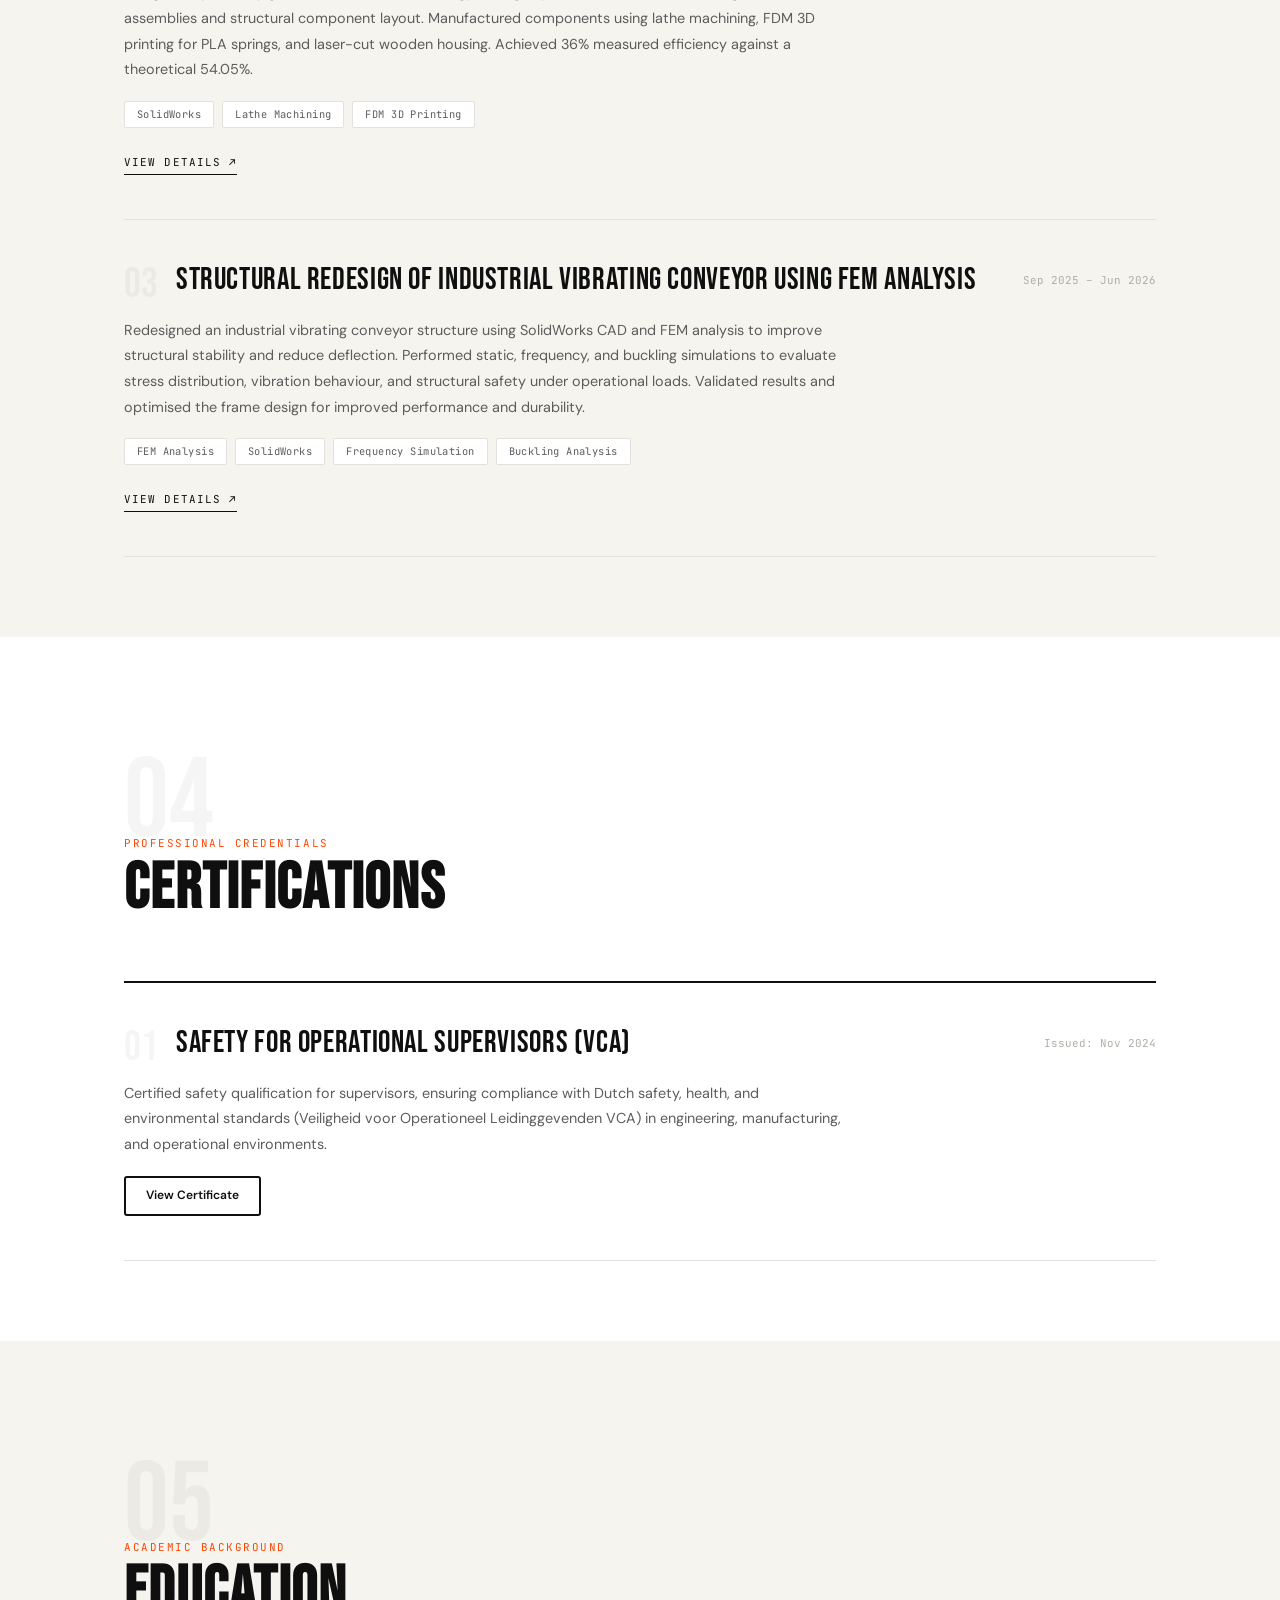
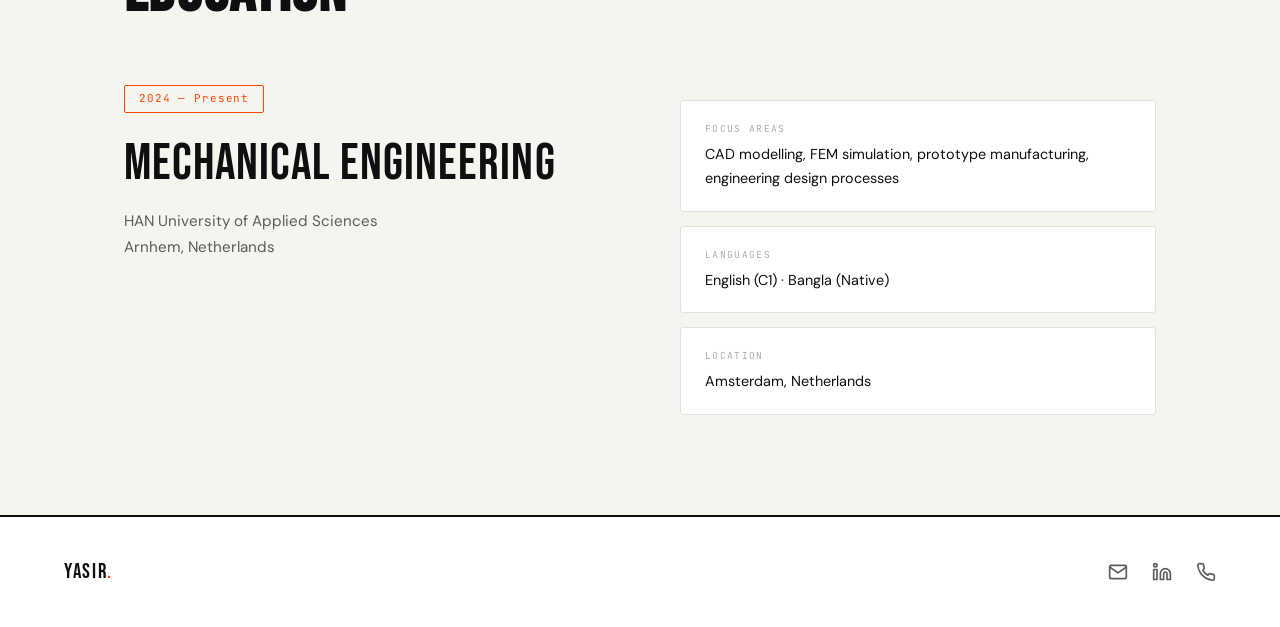
==== commit d3c05623: "Add files via upload" ====
--- a/index.html
+++ b/index.html
@@ -11,7 +11,7 @@
 
   <!-- SEO Meta Tags -->
   <meta name="description"
-    content="Yasir Arafat — Mechanical Engineering Student at HAN University of Applied Sciences. Portfolio showcasing SolidWorks CAD, FEM simulation, and physical prototyping." />
+    content="Yasir Arafat — Mechanical Engineering Student at HAN University of Applied Sciences." />
   <meta name="keywords"
     content="Yasir Arafat, Mechanical Engineering, Portfolio, CAD Design, SolidWorks, FEM Simulation, Stress Analysis, Rapid Prototyping, 3D Printing, Arnhem, HAN University" />
   <meta name="author" content="Yasir Arafat" />
@@ -19,17 +19,17 @@
 
   <!-- Open Graph / Facebook (LinkedIn sharing) -->
   <meta property="og:type" content="profile" />
-  <meta property="og:title" content="Yasir Arafat | Mechanical Engineering & CAD/FEM Portfolio" />
+  <meta property="og:title" content="Yasir Arafat | Mechanical Engineering Student | CAD/FEM" />
   <meta property="og:description"
-    content="Portfolio showcasing SolidWorks CAD design, FEM structural simulation, stress & buckling analysis, and functional mechanical prototyping." />
+    content="Yasir Arafat — Mechanical Engineering Student at HAN University of Applied Sciences." />
   <meta property="og:image" content="https://linkedin.com/in/md-yasir-arafat-bd" />
   <meta property="og:url" content="https://linkedin.com/in/md-yasir-arafat-bd" />
 
   <!-- Twitter Cards -->
   <meta name="twitter:card" content="summary_large_image" />
-  <meta name="twitter:title" content="Yasir Arafat | Mechanical Engineering Portfolio" />
+  <meta name="twitter:title" content="Yasir Arafat | Mechanical Engineering Student | CAD/FEM" />
   <meta name="twitter:description"
-    content="Portfolio showcasing SolidWorks CAD, FEM simulation, and physical prototyping." />
+    content="Yasir Arafat — Mechanical Engineering Student at HAN University of Applied Sciences." />
 
   <!-- Schema.org JSON-LD Structured Data for Google Rich Results -->
   <script type="application/ld+json">
@@ -104,7 +104,7 @@
           </p>
           <div class="stats-bar">
             <div class="stat">
-              <div class="stat-v">4</div>
+              <div class="stat-v">3</div>
               <div class="stat-l">Projects</div>
             </div>
             <div class="stat">
@@ -329,7 +329,7 @@
           <div class="proj-top">
             <div class="proj-heading-wrap">
               <span class="proj-num">01</span>
-              <div class="proj-name">CORDS VTS: Cyclist Safety Dummy System</div>
+              <div class="proj-name">3D Printed Modular Cyclist Crash-Test Dummy for Vehicle Safety Testing</div>
             </div>
             <span class="proj-period">Feb – Jun 2026</span>
           </div>
@@ -349,6 +349,10 @@
             <span class="proj-tag">Laser Cutting</span>
             <span class="proj-tag">Plastic Component Design</span>
           </div>
+          <div class="proj-action">
+            <a href="projects/cords-vts/cords-vts.html" class="proj-detail-link"
+              aria-label="View 3D Printed Cyclist Crash-Test Dummy project details">View Details ↗</a>
+          </div>
         </div>
 
         <!-- Project 2 -->
@@ -356,7 +360,7 @@
           <div class="proj-top">
             <div class="proj-heading-wrap">
               <span class="proj-num">02</span>
-              <div class="proj-name">Mechanical Battery: Planetary Gear Energy Storage</div>
+              <div class="proj-name">Planetary Gear-Based Mechanical Battery</div>
             </div>
             <span class="proj-period">Feb – Jun 2025</span>
           </div>
@@ -365,14 +369,17 @@
             assemblies
             and structural component layout. Manufactured components using lathe machining, FDM 3D printing for PLA
             springs,
-            and laser-cut wooden housing. Achieved ~33% measured efficiency against a theoretical ~55% — fully tested
-            and documented.
+            and laser-cut wooden housing. Achieved 36% measured efficiency against a theoretical 54.05%.
           </p>
           <div class="proj-tags">
             <span class="proj-tag">SolidWorks</span>
             <span class="proj-tag">Lathe Machining</span>
             <span class="proj-tag">FDM 3D Printing</span>
           </div>
+          <div class="proj-action">
+            <a href="projects/planetary-gear/planetary-gear.html" class="proj-detail-link"
+              aria-label="View Planetary Gear-Based Mechanical Battery project details">View Details ↗</a>
+          </div>
         </div>
 
         <!-- Project 3 -->
@@ -380,7 +387,7 @@
           <div class="proj-top">
             <div class="proj-heading-wrap">
               <span class="proj-num">03</span>
-              <div class="proj-name">Redesign of Industrial Vibrating Conveyor Structure</div>
+              <div class="proj-name">Structural Redesign of Industrial Vibrating Conveyor Using FEM Analysis</div>
             </div>
             <span class="proj-period">Sep 2025 – Jun 2026</span>
           </div>
@@ -399,6 +406,10 @@
             <span class="proj-tag">Frequency Simulation</span>
             <span class="proj-tag">Buckling Analysis</span>
           </div>
+          <div class="proj-action">
+            <a href="projects/vibrating-conveyor/vibrating-conveyor.html" class="proj-detail-link"
+              aria-label="View Structural Redesign of Industrial Vibrating Conveyor project details">View Details ↗</a>
+          </div>
         </div>
       </div>
     </div>
--- a/css/style.css
+++ b/css/style.css
@@ -719,6 +719,31 @@
   background: var(--white);
 }
 
+/* ── View Details Link ── */
+.proj-action {
+  margin-top: 20px;
+}
+
+.proj-detail-link {
+  display: inline-flex;
+  align-items: center;
+  gap: 6px;
+  font-family: 'JetBrains Mono', monospace;
+  font-size: 0.68rem;
+  letter-spacing: 0.1em;
+  text-transform: uppercase;
+  color: var(--dark);
+  text-decoration: none;
+  border-bottom: 1px solid var(--dark);
+  padding-bottom: 2px;
+  transition: color .2s, border-color .2s;
+}
+
+.proj-detail-link:hover {
+  color: var(--orange);
+  border-color: var(--orange);
+}
+
 @media (hover: hover) {
 
   /* White-bg sections: tags get stronger hover hue */
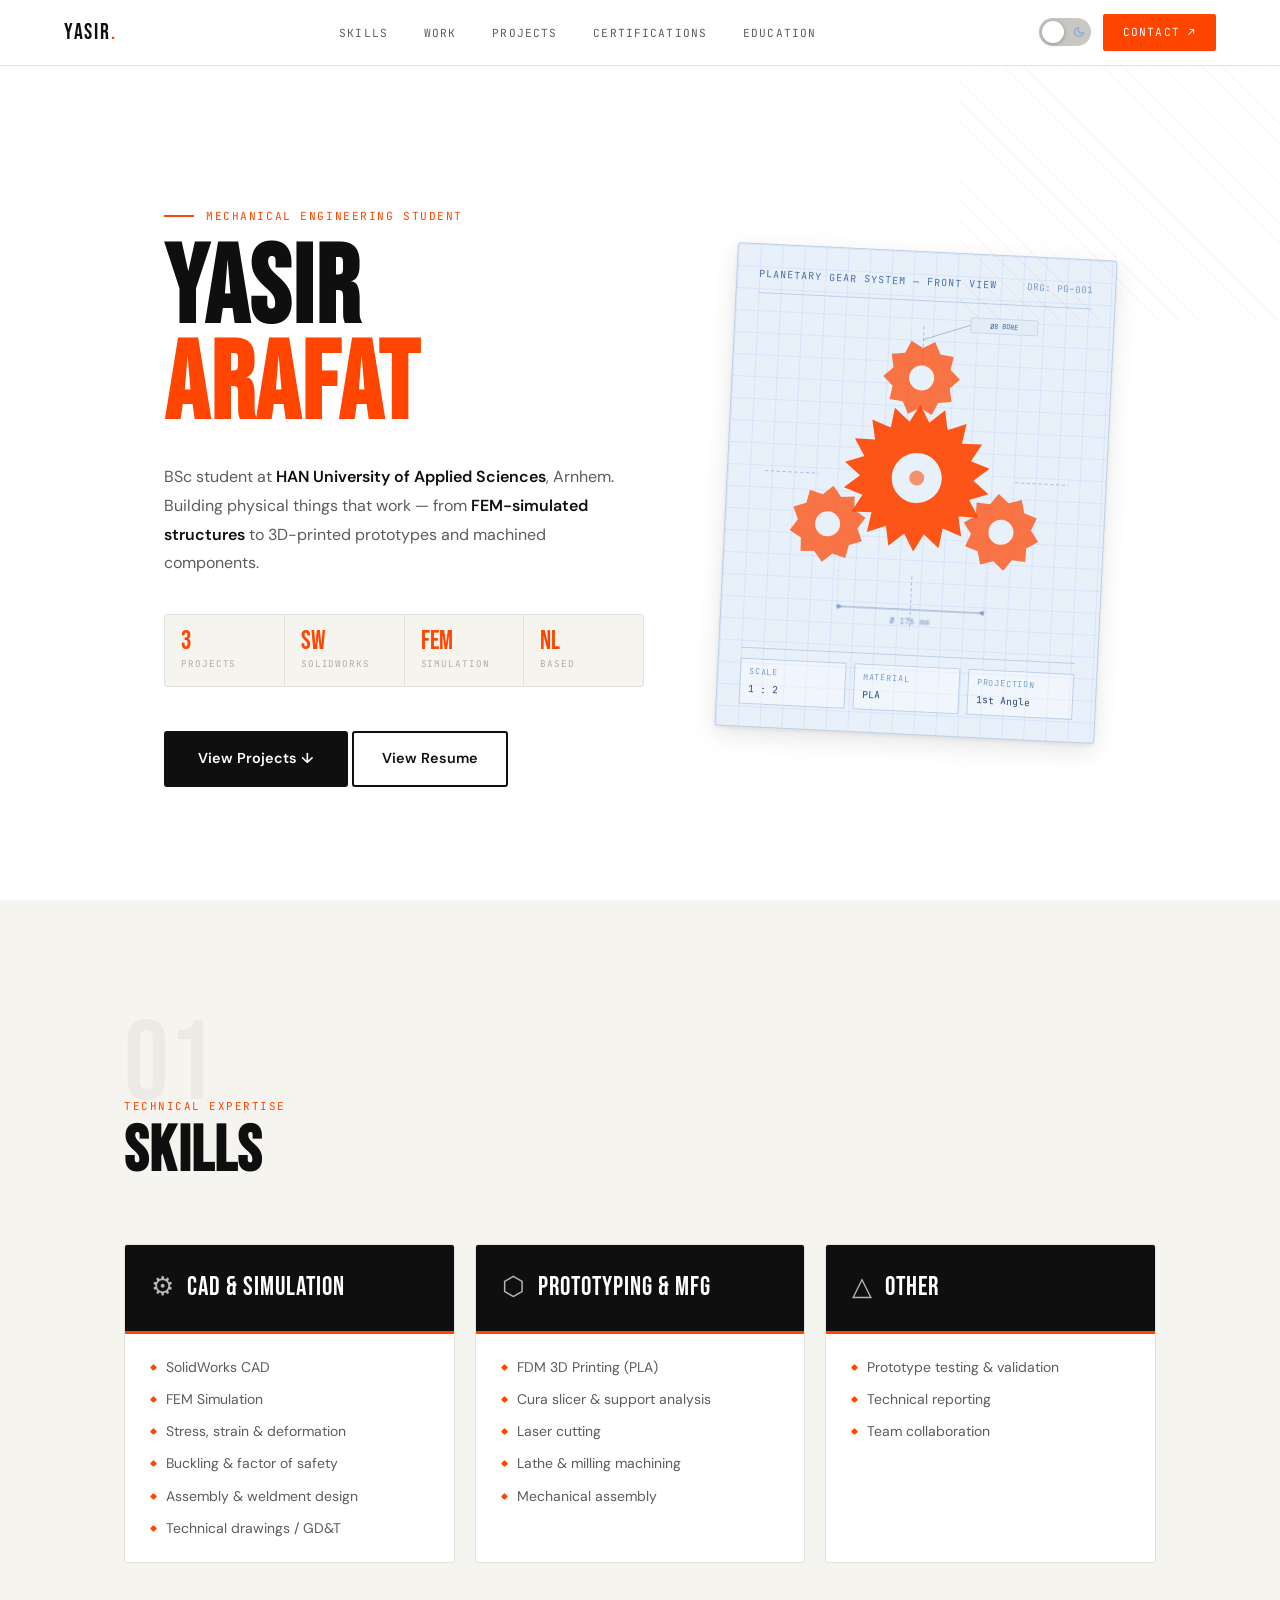
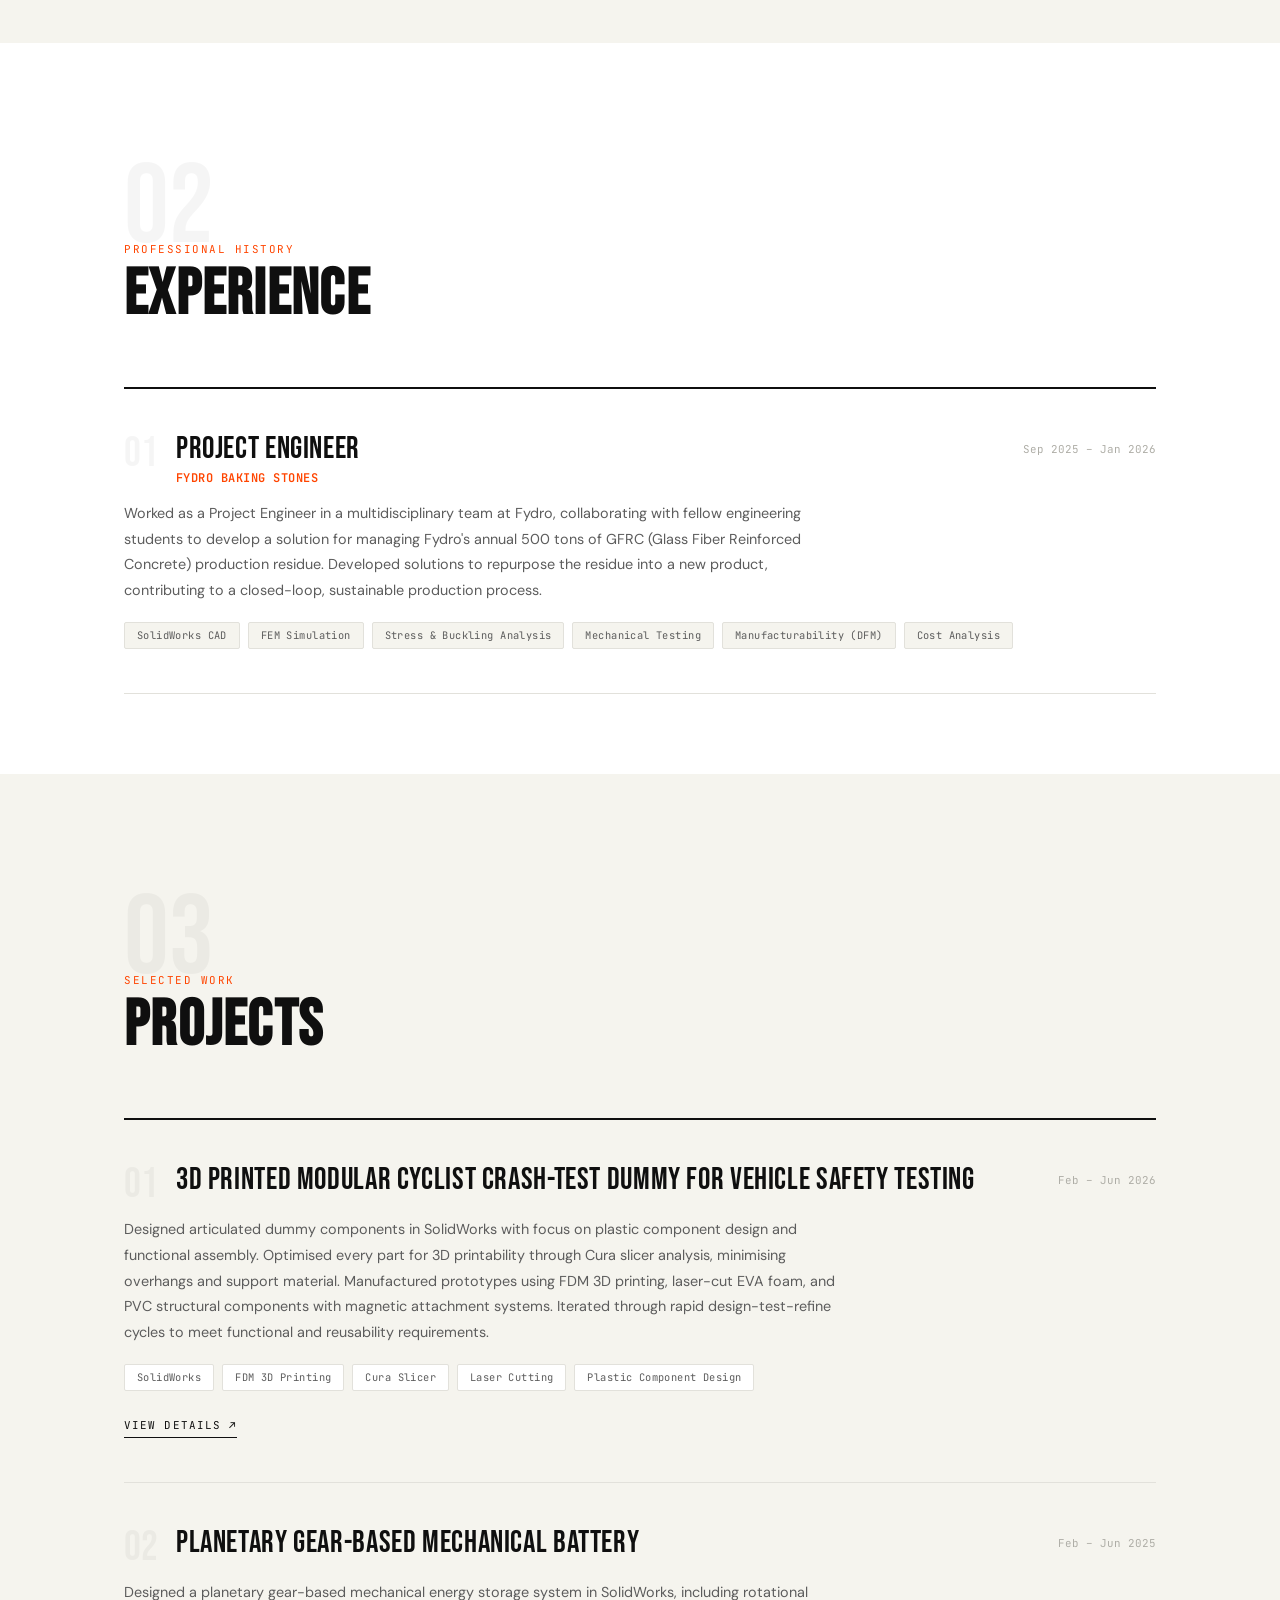
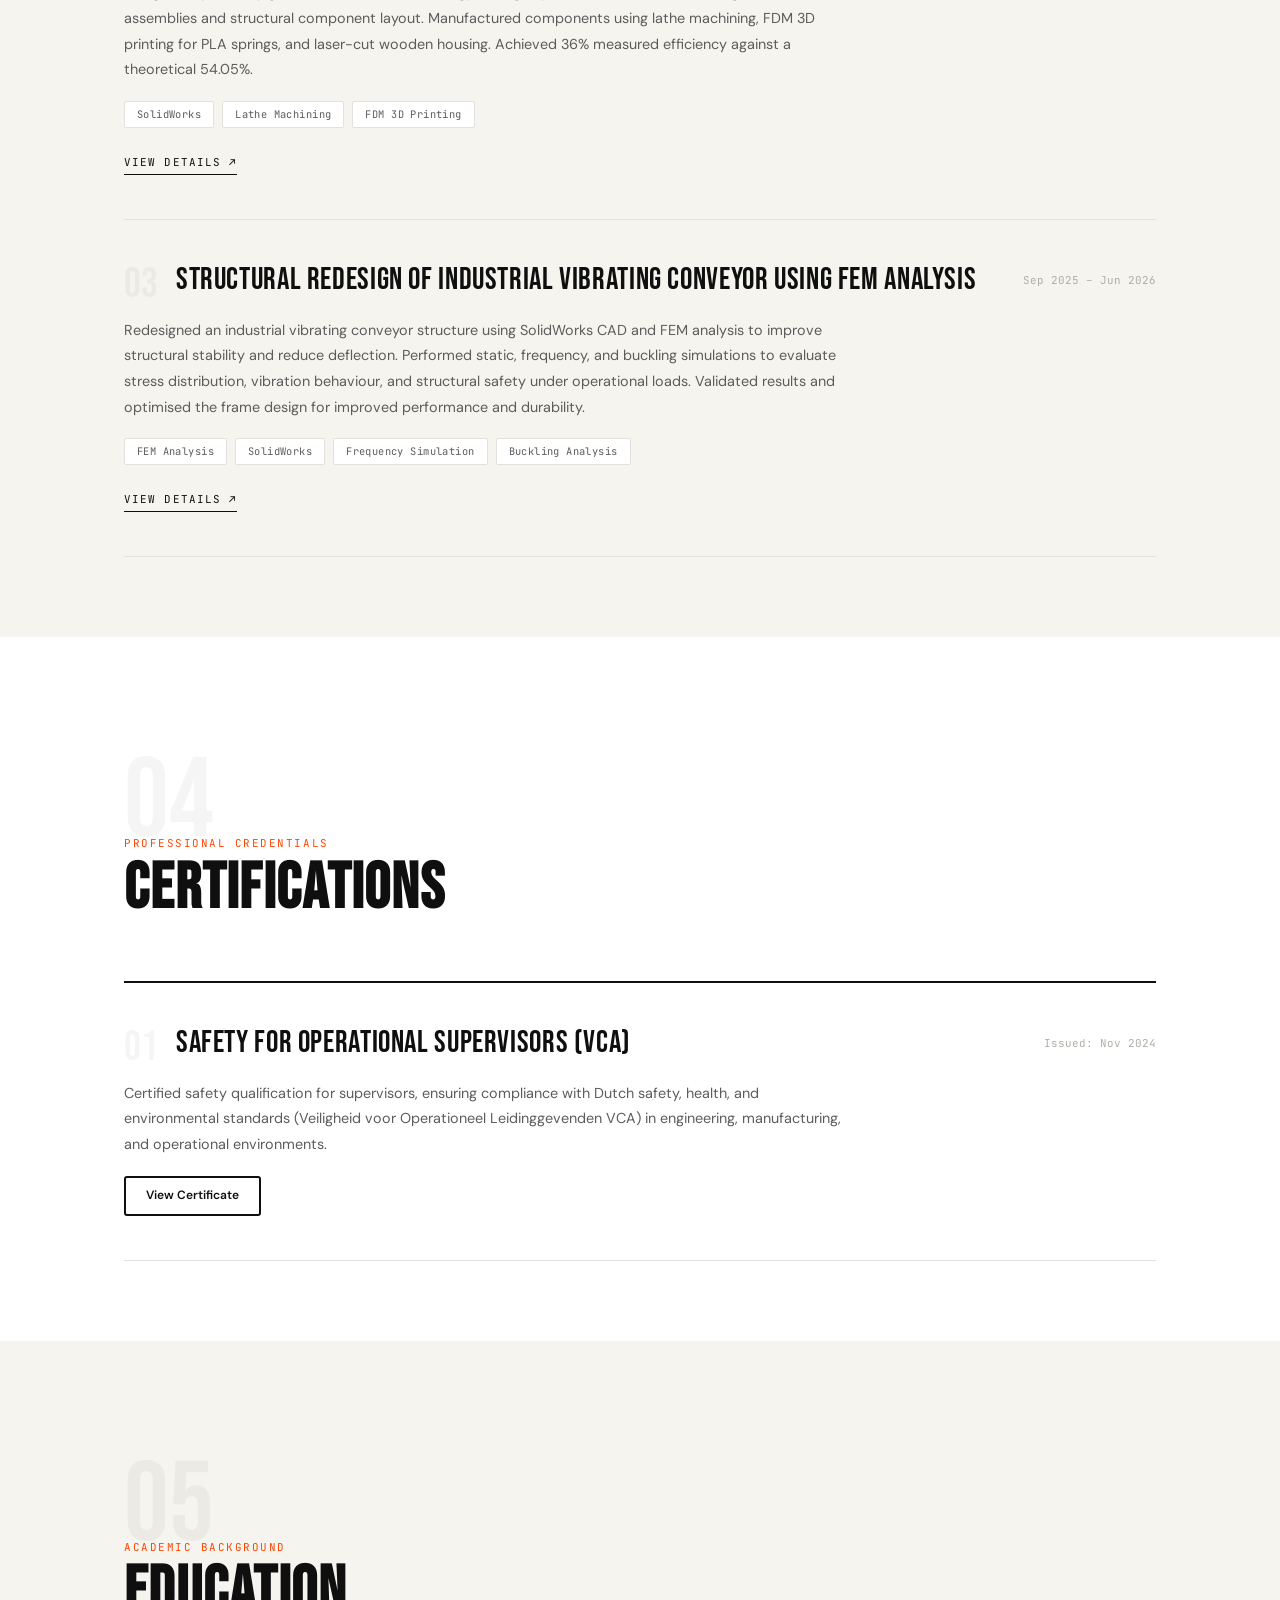
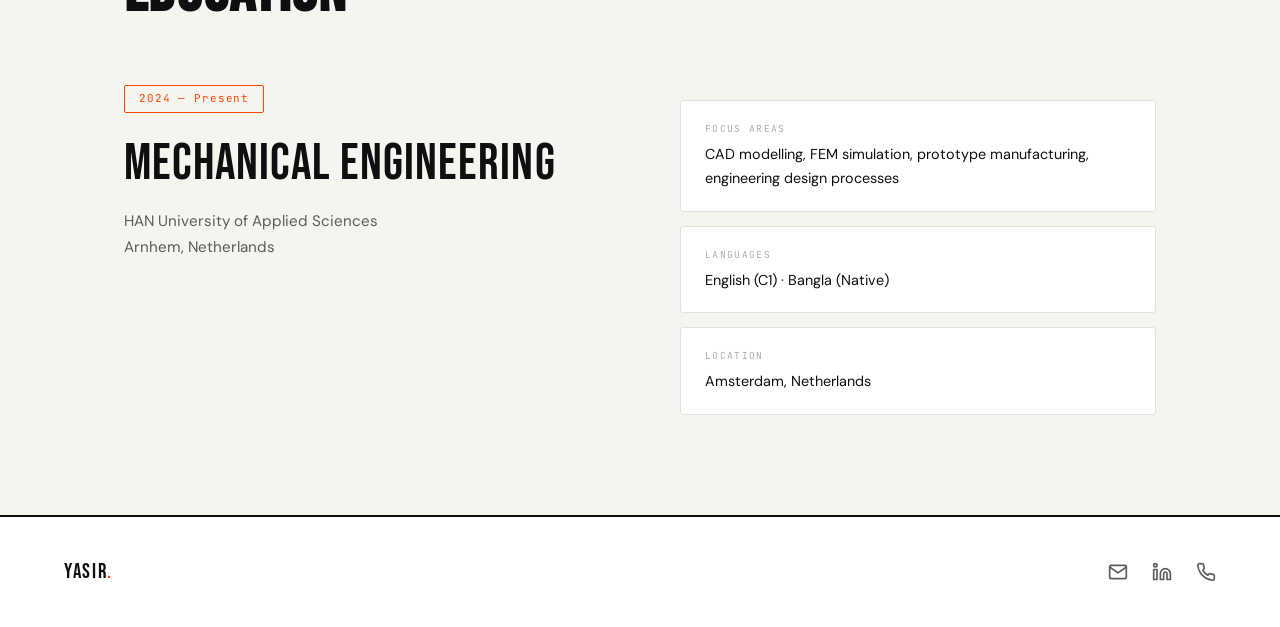
==== commit 4ff60a8f: "Add files via upload" ====
--- a/index.html
+++ b/index.html
@@ -67,6 +67,14 @@
     href="https://fonts.googleapis.com/css2?family=Bebas+Neue&family=DM+Sans:ital,opsz,wght@0,9..40,300;0,9..40,400;0,9..40,500;0,9..40,600;1,9..40,400&family=JetBrains+Mono:wght@400;500&display=swap"
     rel="stylesheet" />
 
+  <!-- Dark Mode: apply saved theme before paint to prevent FOUC -->
+  <script>
+    (function () {
+      if (localStorage.getItem('theme') === 'dark')
+        document.documentElement.setAttribute('data-theme', 'dark');
+    })();
+  </script>
+
   <!-- Stylesheet -->
   <link rel="stylesheet" href="css/style.css" />
 
@@ -86,7 +94,13 @@
       <li><a href="#certifications">Certifications</a></li>
       <li><a href="#education">Education</a></li>
     </ul>
-    <a href="mailto:arafyasir2023@gmail.com" class="nav-cta" aria-label="Email Yasir to get in touch">Contact ↗</a>
+    <div class="nav-right">
+      <button id="theme-toggle" class="theme-toggle" role="switch" aria-checked="false" aria-label="Toggle dark mode">
+        <svg class="toggle-moon" xmlns="http://www.w3.org/2000/svg" viewBox="0 0 24 24" fill="none" stroke="currentColor" stroke-width="2.5" stroke-linecap="round" stroke-linejoin="round"><path d="M21 12.79A9 9 0 1 1 11.21 3 7 7 0 0 0 21 12.79z"/></svg>
+        <svg class="toggle-sun" xmlns="http://www.w3.org/2000/svg" viewBox="0 0 24 24" fill="none" stroke="currentColor" stroke-width="2.5" stroke-linecap="round" stroke-linejoin="round"><circle cx="12" cy="12" r="5"/><line x1="12" y1="1" x2="12" y2="3"/><line x1="12" y1="21" x2="12" y2="23"/><line x1="4.22" y1="4.22" x2="5.64" y2="5.64"/><line x1="18.36" y1="18.36" x2="19.78" y2="19.78"/><line x1="1" y1="12" x2="3" y2="12"/><line x1="21" y1="12" x2="23" y2="12"/><line x1="4.22" y1="19.78" x2="5.64" y2="18.36"/><line x1="18.36" y1="5.64" x2="19.78" y2="4.22"/></svg>
+      </button>
+      <a href="mailto:arafyasir2023@gmail.com" class="nav-cta" aria-label="Email Yasir to get in touch">Contact &#x2197;&#xFE0E;</a>
+    </div>
   </nav>
 
   <!-- Hero Section -->
@@ -351,7 +365,7 @@
           </div>
           <div class="proj-action">
             <a href="projects/cords-vts/cords-vts.html" class="proj-detail-link"
-              aria-label="View 3D Printed Cyclist Crash-Test Dummy project details">View Details ↗</a>
+              aria-label="View 3D Printed Cyclist Crash-Test Dummy project details">View Details &#x2197;&#xFE0E;</a>
           </div>
         </div>
 
@@ -378,7 +392,7 @@
           </div>
           <div class="proj-action">
             <a href="projects/planetary-gear/planetary-gear.html" class="proj-detail-link"
-              aria-label="View Planetary Gear-Based Mechanical Battery project details">View Details ↗</a>
+              aria-label="View Planetary Gear-Based Mechanical Battery project details">View Details &#x2197;&#xFE0E;</a>
           </div>
         </div>
 
@@ -408,7 +422,7 @@
           </div>
           <div class="proj-action">
             <a href="projects/vibrating-conveyor/vibrating-conveyor.html" class="proj-detail-link"
-              aria-label="View Structural Redesign of Industrial Vibrating Conveyor project details">View Details ↗</a>
+              aria-label="View Structural Redesign of Industrial Vibrating Conveyor project details">View Details &#x2197;&#xFE0E;</a>
           </div>
         </div>
       </div>
--- a/css/style.css
+++ b/css/style.css
@@ -72,6 +72,45 @@
 }
 
 /* ===================================================================
+   1b. DARK MODE TOKENS
+   =================================================================== */
+[data-theme="dark"] {
+  /* ── Brand Colors ── */
+  --white: #0f0f0f;
+  --paper: #161616;
+  --orange: #ff5520;
+  --blue: #4d7aff;
+  --bp: #0d1a2e;
+  --dark: #f0f0ec;
+  --mid: #a8a8a2;
+  --light: #555550;
+  --border: #2a2a28;
+
+  /* ── Interactive & UI States ── */
+  --nav-bg: #0f0f0fef;
+  --hero-hatch: #ff55200d;
+  --orange-hover-strong: #ff552018;
+  --orange-hover-subtle: #ff55200c;
+  --orange-border-hover: #ff552050;
+
+  /* ── Blueprint Card — deep navy dark ── */
+  --bp-bg: #0d1929;
+  --bp-grid: #4d7aff18;
+  --bp-border: #1e3354;
+  --bp-label: #6f9fd8;
+  --bp-id: #4a7ab5;
+  --bp-tb-bg: #ffffff0a;
+  --bp-text: #a8c8f0;
+
+  /* ── Utility Shadows ── */
+  --shadow-strong: #00000050;
+  --shadow-subtle: #00000030;
+  --shadow-card: #00000025;
+  --sec-num: #ffffff0c;
+  --skills-cat: #ffffff40;
+}
+
+/* ===================================================================
    2. RESET & BASE STYLES
    =================================================================== */
 *,
@@ -178,6 +217,89 @@
 /* ===================================================================
    5. COMMON & EXTRACTED COMPONENTS
    =================================================================== */
+/* ── Nav Right Cluster (toggle + CTA grouped) ── */
+.nav-right {
+  display: flex;
+  align-items: center;
+  gap: 12px;
+}
+
+/* ── Theme Toggle Switch ── */
+.theme-toggle {
+  position: relative;
+  display: inline-flex;
+  align-items: center;
+  flex-shrink: 0;
+  width: 52px;
+  height: 28px;
+  border-radius: 14px;
+  background: #c8c7c1;
+  border: none;
+  cursor: pointer;
+  padding: 0;
+  transition: background .3s ease;
+}
+
+.theme-toggle:focus-visible {
+  outline: 2px solid var(--orange);
+  outline-offset: 3px;
+}
+
+/* Sliding knob */
+.theme-toggle::after {
+  content: '';
+  position: absolute;
+  left: 3px;
+  top: 3px;
+  width: 22px;
+  height: 22px;
+  border-radius: 50%;
+  background: #ffffff;
+  box-shadow: 0 1px 5px rgba(0,0,0,0.28);
+  transition: transform .3s ease;
+  z-index: 1;
+}
+
+/* Moon icon — right side, visible in light mode */
+.toggle-moon {
+  position: absolute;
+  right: 6px;
+  top: 50%;
+  transform: translateY(-50%);
+  width: 12px;
+  height: 12px;
+  color: #8aaad8;
+  pointer-events: none;
+  transition: opacity .25s;
+  opacity: 1;
+}
+
+/* Sun icon — left side, visible in dark mode */
+.toggle-sun {
+  position: absolute;
+  left: 6px;
+  top: 50%;
+  transform: translateY(-50%);
+  width: 12px;
+  height: 12px;
+  color: #ffc14d;
+  pointer-events: none;
+  transition: opacity .25s;
+  opacity: 0;
+}
+
+/* Dark mode: orange track + knob slides right */
+[data-theme="dark"] .theme-toggle {
+  background: var(--orange);
+}
+
+[data-theme="dark"] .theme-toggle::after {
+  transform: translateX(24px);
+}
+
+[data-theme="dark"] .toggle-moon { opacity: 0; }
+[data-theme="dark"] .toggle-sun  { opacity: 1; }
+
 /* ── Buttons ── */
 .btn-dark {
   display: inline-flex;
@@ -432,6 +554,11 @@
   display: block;
 }
 
+/* Blueprint SVG gear fills adapt to dark mode */
+[data-theme="dark"] #gearSVG circle[fill="#E8F0FA"] {
+  fill: #0d1929;
+}
+
 /* Gear CSS animations */
 #mainGearGroup {
   transform-box: fill-box;
